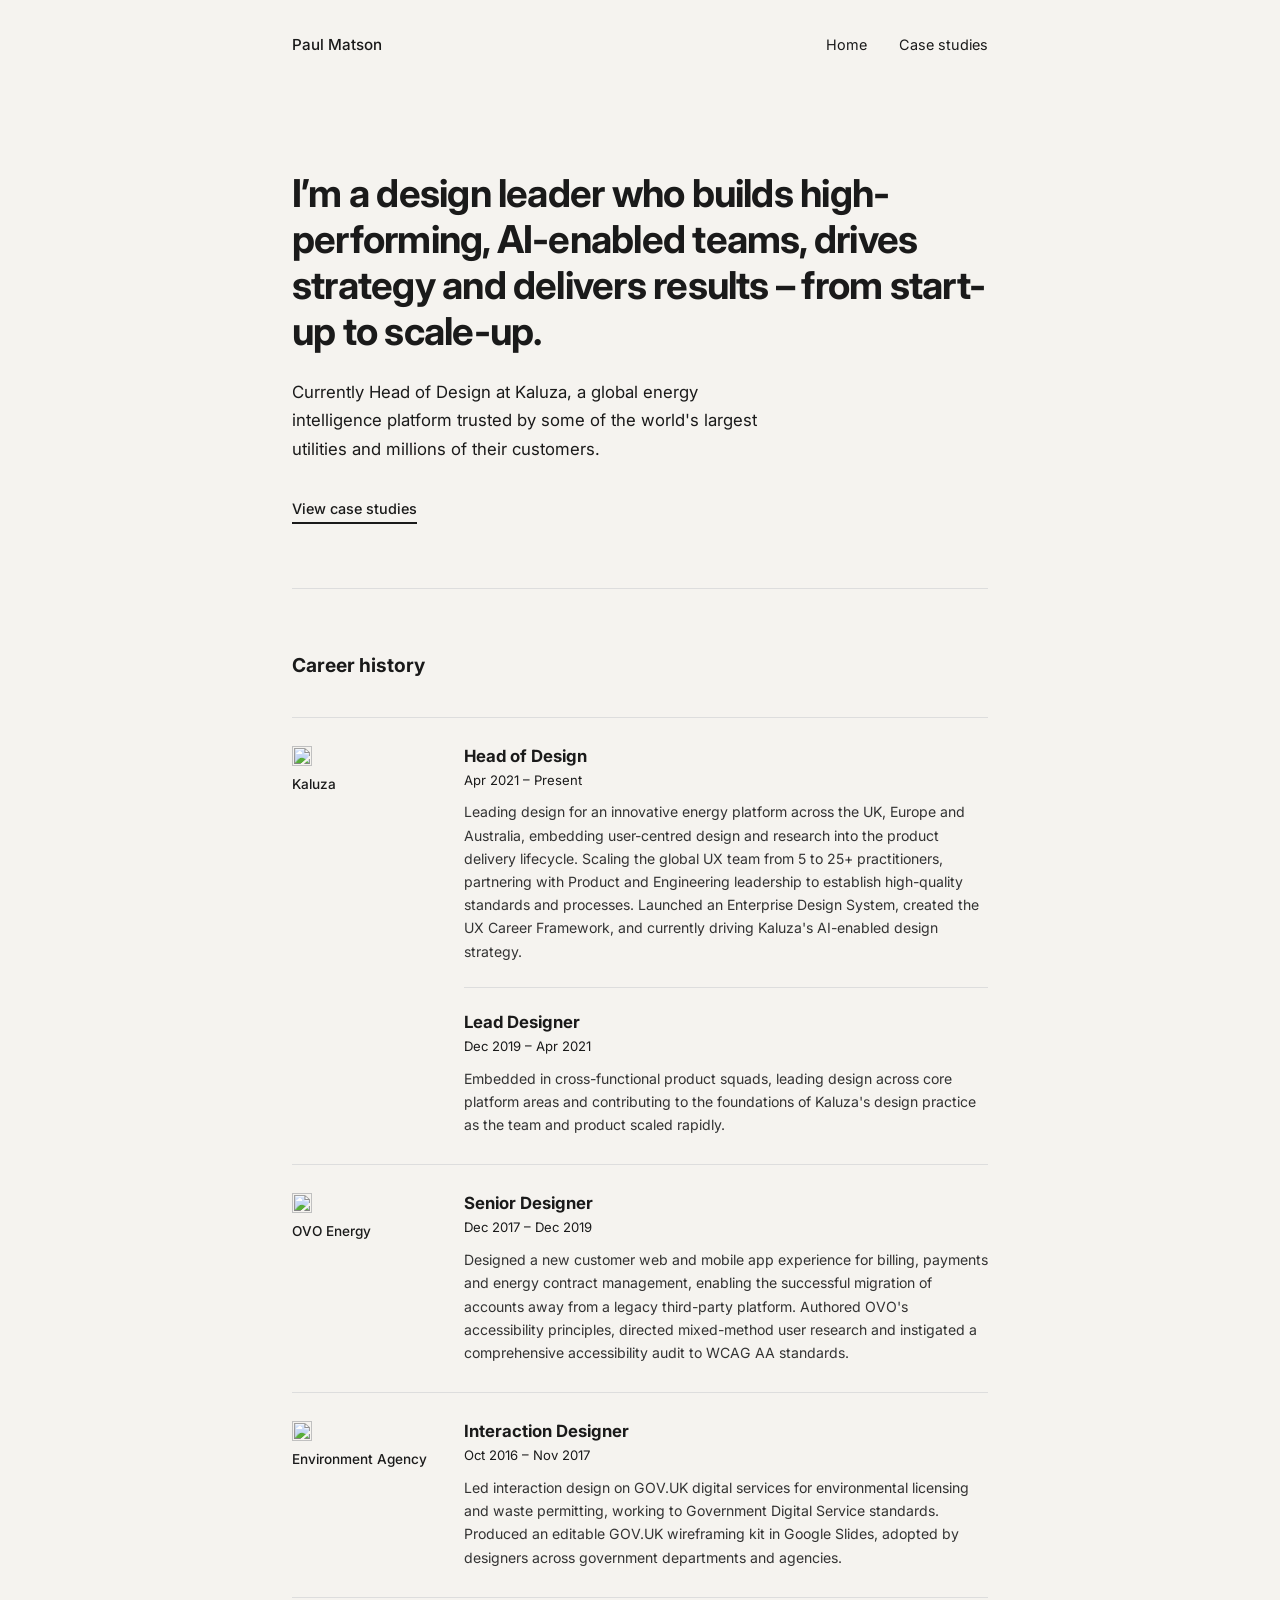
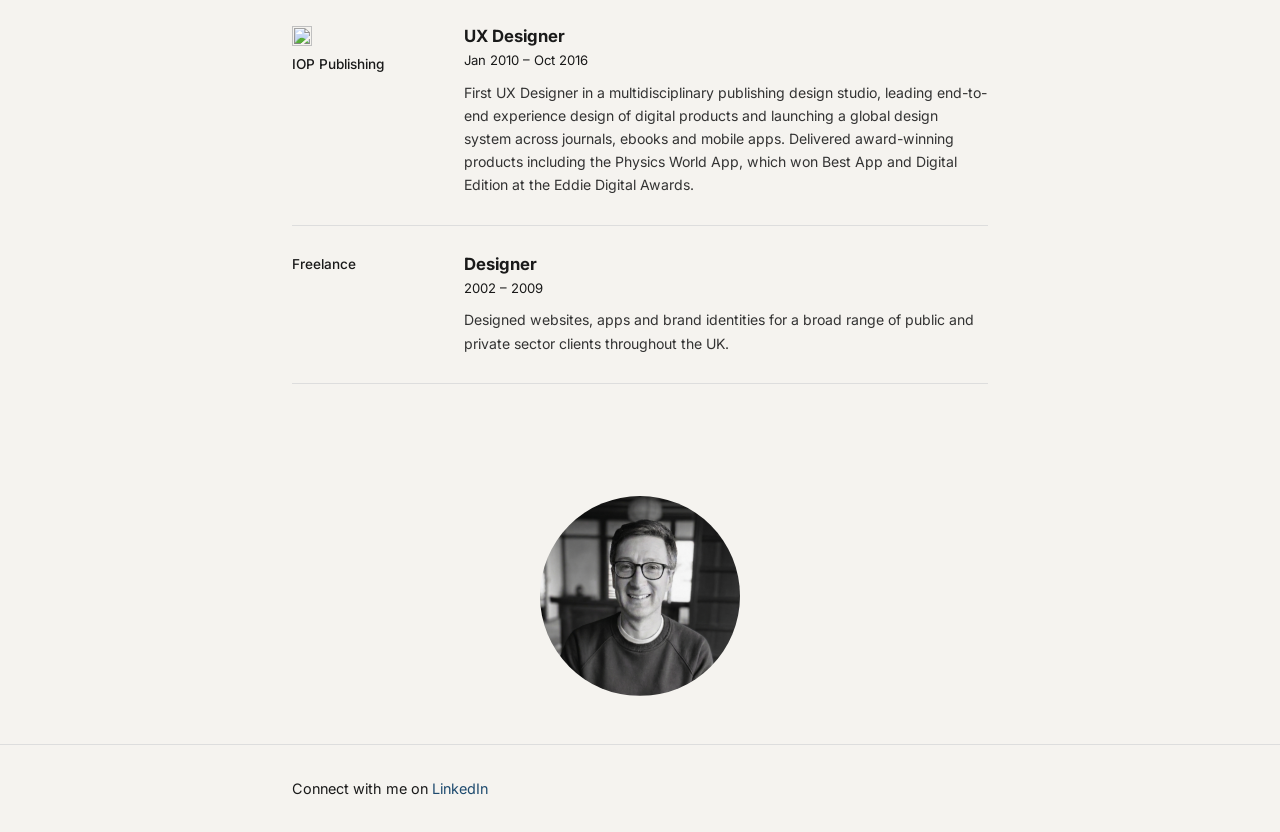
==== index.html @ 64d422f2 "Add files via upload" ====
<!DOCTYPE html>
<html lang="en">
<head>
  <meta charset="UTF-8">
  <meta name="viewport" content="width=device-width, initial-scale=1.0">
  <title>Paul Matson — Design Leader</title>
  <meta name="description" content="Paul Matson is a design leader with experience in strategy, execution and building high-performing teams. Currently Head of Design at Kaluza.">
  <link rel="preconnect" href="https://fonts.googleapis.com">
  <link href="https://fonts.googleapis.com/css2?family=Inter:wght@400;500;700;900&display=swap" rel="stylesheet">
  <link rel="stylesheet" href="style.css">
</head>
<body>

  <!-- Skip link: first focusable element, allows keyboard users to bypass navigation -->
  <a href="#main-content" class="skip-link">Skip to main content</a>

  <header role="banner">
    <div class="container">
      <nav aria-label="Main navigation">
        <a href="index.html" class="nav-name" aria-label="Paul Matson – home">Paul Matson</a>
        <ul class="nav-links" role="list">
          <li><a href="index.html" aria-current="page">Home</a></li>
          <li><a href="case-studies.html">Case studies</a></li>
        </ul>
      </nav>
    </div>
  </header>

  <main id="main-content" tabindex="-1">
    <div class="container">

      <section aria-labelledby="hero-heading">
        <div class="hero">
          <div class="hero-inner">
            <div class="hero-text">
              <h1 id="hero-heading" class="hero-heading">I&rsquo;m a design leader who builds high-performing, AI-enabled teams, drives strategy and delivers results &ndash; from start-up to scale-up.</h1>
              <p class="hero-intro">Currently Head of Design at Kaluza, a global energy intelligence platform trusted by some of the world's largest utilities and millions of their customers.</p>
              <a href="case-studies.html" class="hero-cta">View case studies</a>
            </div>
          </div>
        </div>
      </section>

      <section aria-labelledby="career-heading">
        <div class="career">
          <h2 id="career-heading" class="career-heading">Career history</h2>

          <ul class="career-list" role="list">

            <li class="career-item">
              <div class="career-org-col">
                <img src="https://www.google.com/s2/favicons?domain=kaluza.com&sz=32" alt="" aria-hidden="true" class="career-favicon">
                <p class="career-org">Kaluza</p>
              </div>
              <div class="career-roles-col">
                <article aria-label="Head of Design at Kaluza">
                  <h3 class="career-role">Head of Design</h3>
                  <p class="career-role-dates"><time datetime="2021-04">Apr 2021</time> – <span>Present</span></p>
                  <p class="career-desc">Leading design for an innovative energy platform across the UK, Europe and Australia, embedding user-centred design and research into the product delivery lifecycle. Scaling the global UX team from 5 to 25+ practitioners, partnering with Product and Engineering leadership to establish high-quality standards and processes. Launched an Enterprise Design System, created the UX Career Framework, and currently driving Kaluza's AI-enabled design strategy.</p>
                </article>
                <article aria-label="Lead Designer at Kaluza" class="career-role-entry">
                  <h3 class="career-role">Lead Designer</h3>
                  <p class="career-role-dates"><time datetime="2019-12">Dec 2019</time> – <time datetime="2021-04">Apr 2021</time></p>
                  <p class="career-desc">Embedded in cross-functional product squads, leading design across core platform areas and contributing to the foundations of Kaluza's design practice as the team and product scaled rapidly.</p>
                </article>
              </div>
            </li>

            <li class="career-item">
              <div class="career-org-col">
                <img src="https://www.google.com/s2/favicons?domain=ovoenergy.com&sz=32" alt="" aria-hidden="true" class="career-favicon">
                <p class="career-org">OVO Energy</p>
              </div>
              <div class="career-roles-col">
                <article aria-label="Senior Designer at OVO Energy">
                  <h3 class="career-role">Senior Designer</h3>
                  <p class="career-role-dates"><time datetime="2017-12">Dec 2017</time> – <time datetime="2019-12">Dec 2019</time></p>
                  <p class="career-desc">Designed a new customer web and mobile app experience for billing, payments and energy contract management, enabling the successful migration of accounts away from a legacy third-party platform. Authored OVO's accessibility principles, directed mixed-method user research and instigated a comprehensive accessibility audit to WCAG AA standards.</p>
                </article>
              </div>
            </li>

            <li class="career-item">
              <div class="career-org-col">
                <img src="https://www.google.com/s2/favicons?domain=environment-agency.gov.uk&sz=32" alt="" aria-hidden="true" class="career-favicon">
                <p class="career-org">Environment Agency</p>
              </div>
              <div class="career-roles-col">
                <article aria-label="Interaction Designer at the Environment Agency">
                  <h3 class="career-role">Interaction Designer</h3>
                  <p class="career-role-dates"><time datetime="2016-10">Oct 2016</time> – <time datetime="2017-11">Nov 2017</time></p>
                  <p class="career-desc">Led interaction design on GOV.UK digital services for environmental licensing and waste permitting, working to Government Digital Service standards. Produced an editable GOV.UK wireframing kit in Google Slides, adopted by designers across government departments and agencies.</p>
                </article>
              </div>
            </li>

            <li class="career-item">
              <div class="career-org-col">
                <img src="https://www.google.com/s2/favicons?domain=ioppublishing.org&sz=32" alt="" aria-hidden="true" class="career-favicon">
                <p class="career-org">IOP Publishing</p>
              </div>
              <div class="career-roles-col">
                <article aria-label="UX Designer at IOP Publishing">
                  <h3 class="career-role">UX Designer</h3>
                  <p class="career-role-dates"><time datetime="2010-01">Jan 2010</time> – <time datetime="2016-10">Oct 2016</time></p>
                  <p class="career-desc">First UX Designer in a multidisciplinary publishing design studio, leading end-to-end experience design of digital products and launching a global design system across journals, ebooks and mobile apps. Delivered award-winning products including the Physics World App, which won Best App and Digital Edition at the Eddie Digital Awards.</p>
                </article>
              </div>
            </li>

            <li class="career-item career-item--last">
              <div class="career-org-col">
                <p class="career-org">Freelance</p>
              </div>
              <div class="career-roles-col">
                <article aria-label="Freelance Designer">
                  <h3 class="career-role">Designer</h3>
                  <p class="career-role-dates"><time datetime="2002">2002</time> – <time datetime="2009">2009</time></p>
                  <p class="career-desc">Designed websites, apps and brand identities for a broad range of public and private sector clients throughout the UK.</p>
                </article>
              </div>
            </li>

          </ul>
        </div>
      </section>

      <div class="profile-photo">
        <img src="photo.png" alt="Paul Matson profile photo" width="200" height="200">
      </div>

    </div>
  </main>

  <footer role="contentinfo">
    <div class="container">
      <p>Connect with me on <a href="https://www.linkedin.com/in/pmmatson/" target="_blank" rel="noopener noreferrer">LinkedIn<span class="sr-only"> (opens in a new tab)</span></a></p>
    </div>
  </footer>

</body>
</html>
---- style.css ----
/* ============================================
   style.css — Paul Matson personal site
   All text colours pass WCAG AA (4.5:1 minimum)
   ============================================ */

/* Reset & base */
*, *::before, *::after { box-sizing: border-box; margin: 0; padding: 0; }

html { font-size: 16px; scroll-behavior: smooth; }

body {
  font-family: 'Inter', -apple-system, BlinkMacSystemFont, 'Segoe UI', Helvetica, Arial, sans-serif;
  font-size: 1rem;
  line-height: 1.6;
  color: #1a1a1a;
  background: #f5f3ef;
  -webkit-font-smoothing: antialiased;
}

/* ============================================
   Typography
   ============================================ */

h1, h2, h3, h4 {
  font-weight: 700;
  line-height: 1.25;
  color: #1a1a1a;
}

p { margin-bottom: 1rem; }
p:last-child { margin-bottom: 0; }

a { color: #1E4A6E; text-decoration: none; }
a:hover { text-decoration: underline; }

/* ============================================
   Layout
   ============================================ */

.container {
  max-width: 760px;
  margin: 0 auto;
  padding: 0 2rem;
}

/* ============================================
   Skip link & screen reader utilities
   ============================================ */

.sr-only {
  position: absolute;
  width: 1px;
  height: 1px;
  padding: 0;
  margin: -1px;
  overflow: hidden;
  clip: rect(0, 0, 0, 0);
  white-space: nowrap;
  border: 0;
}

.skip-link {
  position: absolute;
  top: -100%;
  left: 1rem;
  background: #1E4A6E;
  color: #fff;
  padding: 0.5rem 1rem;
  text-decoration: none;
  font-size: 0.9rem;
  z-index: 100;
}

.skip-link:focus { top: 1rem; }

/* ============================================
   Focus states — keyboard operability
   ============================================ */

a:focus-visible,
button:focus-visible {
  outline: 3px solid #1E4A6E;
  outline-offset: 3px;
  border-radius: 2px;
}

a:focus:not(:focus-visible) { outline: none; }

/* ============================================
   Header / Nav
   ============================================ */

header { padding: 2rem 0; }

nav {
  display: flex;
  justify-content: space-between;
  align-items: center;
}

.nav-name {
  font-weight: 500;
  font-size: 0.95rem;
  color: #1a1a1a;
  text-decoration: none;
}

.nav-name:hover { color: #1E4A6E; }

.nav-links {
  display: flex;
  gap: 2rem;
  list-style: none;
}

.nav-links a {
  font-size: 0.9rem;
  color: #1a1a1a;
  text-decoration: none;
}

.nav-links a:hover { color: #1E4A6E; }
.nav-links a.active { color: #1E4A6E; }

/* ============================================
   Footer
   ============================================ */

footer {
  border-top: 1px solid #ddd;
  padding: 2rem 0;
  margin-top: 2rem;
}

footer p {
  font-size: 0.9rem;
  color: #1a1a1a;
  margin: 0;
}

footer a { color: #1E4A6E; }
footer a:hover { text-decoration: underline; }

/* ============================================
   Home page — Hero
   ============================================ */

.hero {
  padding: 5rem 0 4rem;
  border-bottom: 1px solid #ddd;
}

.hero-inner {
  display: flex;
  align-items: flex-start;
  gap: 4rem;
}

.hero-text { flex: 1; }

.hero-heading {
  font-size: 2.4rem;
  font-weight: 700;
  line-height: 1.2;
  color: #1a1a1a;
  margin-bottom: 1.5rem;
  letter-spacing: -0.02em;
}

.hero-intro {
  font-size: 1.05rem;
  color: #1a1a1a;
  line-height: 1.7;
  margin-bottom: 2rem;
  max-width: 480px;
}

.hero-cta {
  display: inline-block;
  font-size: 0.9rem;
  font-weight: 500;
  color: #1a1a1a;
  text-decoration: none;
  border-bottom: 2px solid #1a1a1a;
  padding-bottom: 2px;
}

.hero-cta:hover { color: #1E4A6E; border-color: #1E4A6E; text-decoration: none; }

.hero-photo { flex: 0 0 200px; }

.hero-photo img {
  width: 200px;
  height: 200px;
  border-radius: 50%;
  object-fit: cover;
  display: block;
}

/* ============================================
   Career history
   ============================================ */

.career { padding: 4rem 0; }

.career-heading {
  font-size: 1.2rem;
  font-weight: 700;
  color: #1a1a1a;
  margin-bottom: 2.5rem;
}

.career-list {
  list-style: none;
  padding: 0;
  margin: 0;
}

.career-item {
  display: flex;
  gap: 2rem;
  padding: 1.75rem 0;
  border-top: 1px solid #ddd;
}

.career-item--last {
  border-bottom: 1px solid #ddd;
}

.career-org-col {
  flex: 0 0 140px;
  min-width: 0;
}

.career-roles-col {
  flex: 1;
  min-width: 0;
}

.career-favicon { display: block; width: 20px; height: 20px; margin-bottom: 0.5rem; }

.career-org {
  font-size: 0.85rem;
  font-weight: 500;
  color: #1a1a1a;
  margin-bottom: 0;
}

.career-role {
  font-size: 1.05rem;
  font-weight: 700;
  color: #1a1a1a;
  margin-bottom: 0.2rem;
}

.career-role-dates {
  font-size: 0.82rem;
  color: #1a1a1a;
  margin-bottom: 0.6rem;
}

.career-desc {
  font-size: 0.88rem;
  color: #333333;
  line-height: 1.65;
  margin: 0;
}

.career-role-entry + .career-role-entry {
  margin-top: 1.5rem;
  padding-top: 1.5rem;
  border-top: 1px solid #ddd;
}

article + article.career-role-entry {
  margin-top: 1.5rem;
  padding-top: 1.5rem;
  border-top: 1px solid #ddd;
}

/* ============================================
   Profile photo
   ============================================ */

.profile-photo {
  margin: 3rem 0;
  display: flex;
  justify-content: center;
}

.profile-photo img {
  width: 200px;
  height: 200px;
  border-radius: 50%;
  object-fit: cover;
  display: block;
}

/* ============================================
   Case studies index
   ============================================ */

.page-intro {
  padding: 5rem 0 3rem;
  border-bottom: 1px solid #ddd;
}

.page-intro h1 {
  font-size: 2.4rem;
  font-weight: 700;
  letter-spacing: -0.02em;
}

.case-study-list { list-style: none; padding: 0; margin: 0; }

.case-study-item {
  border-bottom: 1px solid #ddd;
  padding: 2rem 0;
}

.case-study-item a {
  display: block;
  text-decoration: none;
  color: inherit;
}

.case-study-item a:hover .cs-title { color: #1E4A6E; }

.cs-meta {
  font-size: 0.85rem;
  font-weight: 500;
  color: #1a1a1a;
  margin-bottom: 0.5rem;
}

.cs-title {
  font-size: 1.2rem;
  font-weight: 700;
  color: #1a1a1a;
  margin-bottom: 0.5rem;
  line-height: 1.3;
  transition: color 0.15s;
}

.cs-summary {
  font-size: 0.9rem;
  color: #333333;
  line-height: 1.65;
  margin: 0;
}

/* ============================================
   Case study pages
   ============================================ */

.cs-back {
  display: inline-flex;
  align-items: center;
  gap: 0.35rem;
  font-size: 0.85rem;
  font-weight: 500;
  color: #1a1a1a;
  text-decoration: none;
  border-bottom: 1px solid #1a1a1a;
  padding-bottom: 1px;
  margin-bottom: 3rem;
}

.cs-back:hover { color: #1E4A6E; border-color: #1E4A6E; text-decoration: none; }

.cs-header {
  padding: 3rem 0 2.5rem;
  border-bottom: 1px solid #ddd;
  margin-bottom: 2.5rem;
}

/* Company and date label — sentence case, no uppercase */
.cs-label {
  font-size: 0.85rem;
  font-weight: 500;
  color: #1a1a1a;
  margin-bottom: 0.75rem;
}

.cs-header h1 {
  font-size: 2rem;
  font-weight: 700;
  line-height: 1.25;
  letter-spacing: -0.02em;
  margin-bottom: 1.25rem;
}

/* Opening paragraph — larger to stand out as a lead-in */
.cs-intro {
  font-size: 1.2rem;
  color: #1a1a1a;
  line-height: 1.7;
}

.cs-divider {
  border: none;
  border-top: 1px solid #ddd;
  margin: 2.5rem 0;
}

/* Section headings — sentence case, bold, larger than body */
.cs-section-label {
  font-size: 1.2rem;
  font-weight: 700;
  color: #1a1a1a;
  margin-bottom: 1rem;
}

.cs-body { font-size: 0.975rem; color: #1a1a1a; line-height: 1.75; }
.cs-body p { margin-bottom: 1.1rem; }
.cs-body p:last-child { margin-bottom: 0; }

.cs-body-list {
  margin: 0 0 1.1rem 1.25rem;
  padding: 0;
  font-size: 0.975rem;
  line-height: 1.75;
}

.cs-body-list li {
  margin-bottom: 0.4rem;
}

.cs-body-list li:last-child {
  margin-bottom: 0;
}

.cs-theme { margin-bottom: 1.75rem; }

.cs-theme-highlight {
  margin-bottom: 1.75rem;
  background: #ece9e3;
  border-radius: 6px;
  padding: 1.25rem 1.5rem;
}

.cs-theme-highlight--blue {
  background: #e6eef5;
}

.cs-theme-title {
  font-size: 1rem;
  font-weight: 700;
  color: #1a1a1a;
  margin-bottom: 0.4rem;
}

.cs-theme p {
  font-size: 0.975rem;
  color: #333333;
  line-height: 1.75;
  margin: 0;
}

.cs-theme p + p {
  margin-top: 1rem;
}

/* Image placeholders */
.cs-img {
  background: #ece9e3;
  border: 1px solid #ddd;
  border-radius: 4px;
  width: 100%;
  display: flex;
  align-items: center;
  justify-content: center;
  color: #333333;
  font-size: 0.8rem;
  margin: 1.75rem 0;
}

.cs-img-hero { height: 320px; }
.cs-img-half { height: 200px; }

.cs-img-grid {
  display: grid;
  grid-template-columns: 1fr 1fr;
  column-gap: 1rem;
  row-gap: 0.1rem;
  margin: 1.75rem 0;
}

/* Metrics */
.cs-metrics {
  display: grid;
  grid-template-columns: repeat(3, minmax(0, 1fr));
  gap: 1rem;
  margin: 1.75rem 0;
  list-style: none;
  padding: 0;
}

.cs-metric {
  background: #ece9e3;
  border-radius: 4px;
  padding: 1rem;
}

.cs-metric-num {
  font-size: 1.4rem;
  font-weight: 700;
  color: #1E4A6E;
  margin-bottom: 0.25rem;
}

.cs-metric-label {
  font-size: 0.85rem;
  color: #1a1a1a;
  line-height: 1.45;
}

/* Quote */
.cs-quote {
  border-left: 3px solid #1a1a1a;
  padding-left: 1.25rem;
  margin: 2.5rem 0;
}

.cs-quote p {
  font-size: 1.05rem;
  color: #1a1a1a;
  font-style: italic;
  line-height: 1.7;
  margin-bottom: 0.5rem;
}

.cs-quote cite {
  font-size: 0.875rem;
  color: #1a1a1a;
  font-style: normal;
  font-weight: 500;
}

/* ============================================
   Responsive
   ============================================ */

@media (max-width: 600px) {
  .hero-inner { flex-direction: column-reverse; gap: 2rem; }
  .hero-photo { flex: 0 0 auto; }
  .hero-photo img { width: 120px; height: 120px; }
  .hero-heading { font-size: 1.75rem; }
  .page-intro h1 { font-size: 1.75rem; }
  .cs-header h1 { font-size: 1.5rem; }
  .cs-metrics { grid-template-columns: repeat(2, minmax(0, 1fr)); }
  .cs-img-grid { grid-template-columns: 1fr !important; gap: 0.5rem !important; }
  .nav-links { gap: 1.25rem; }
}
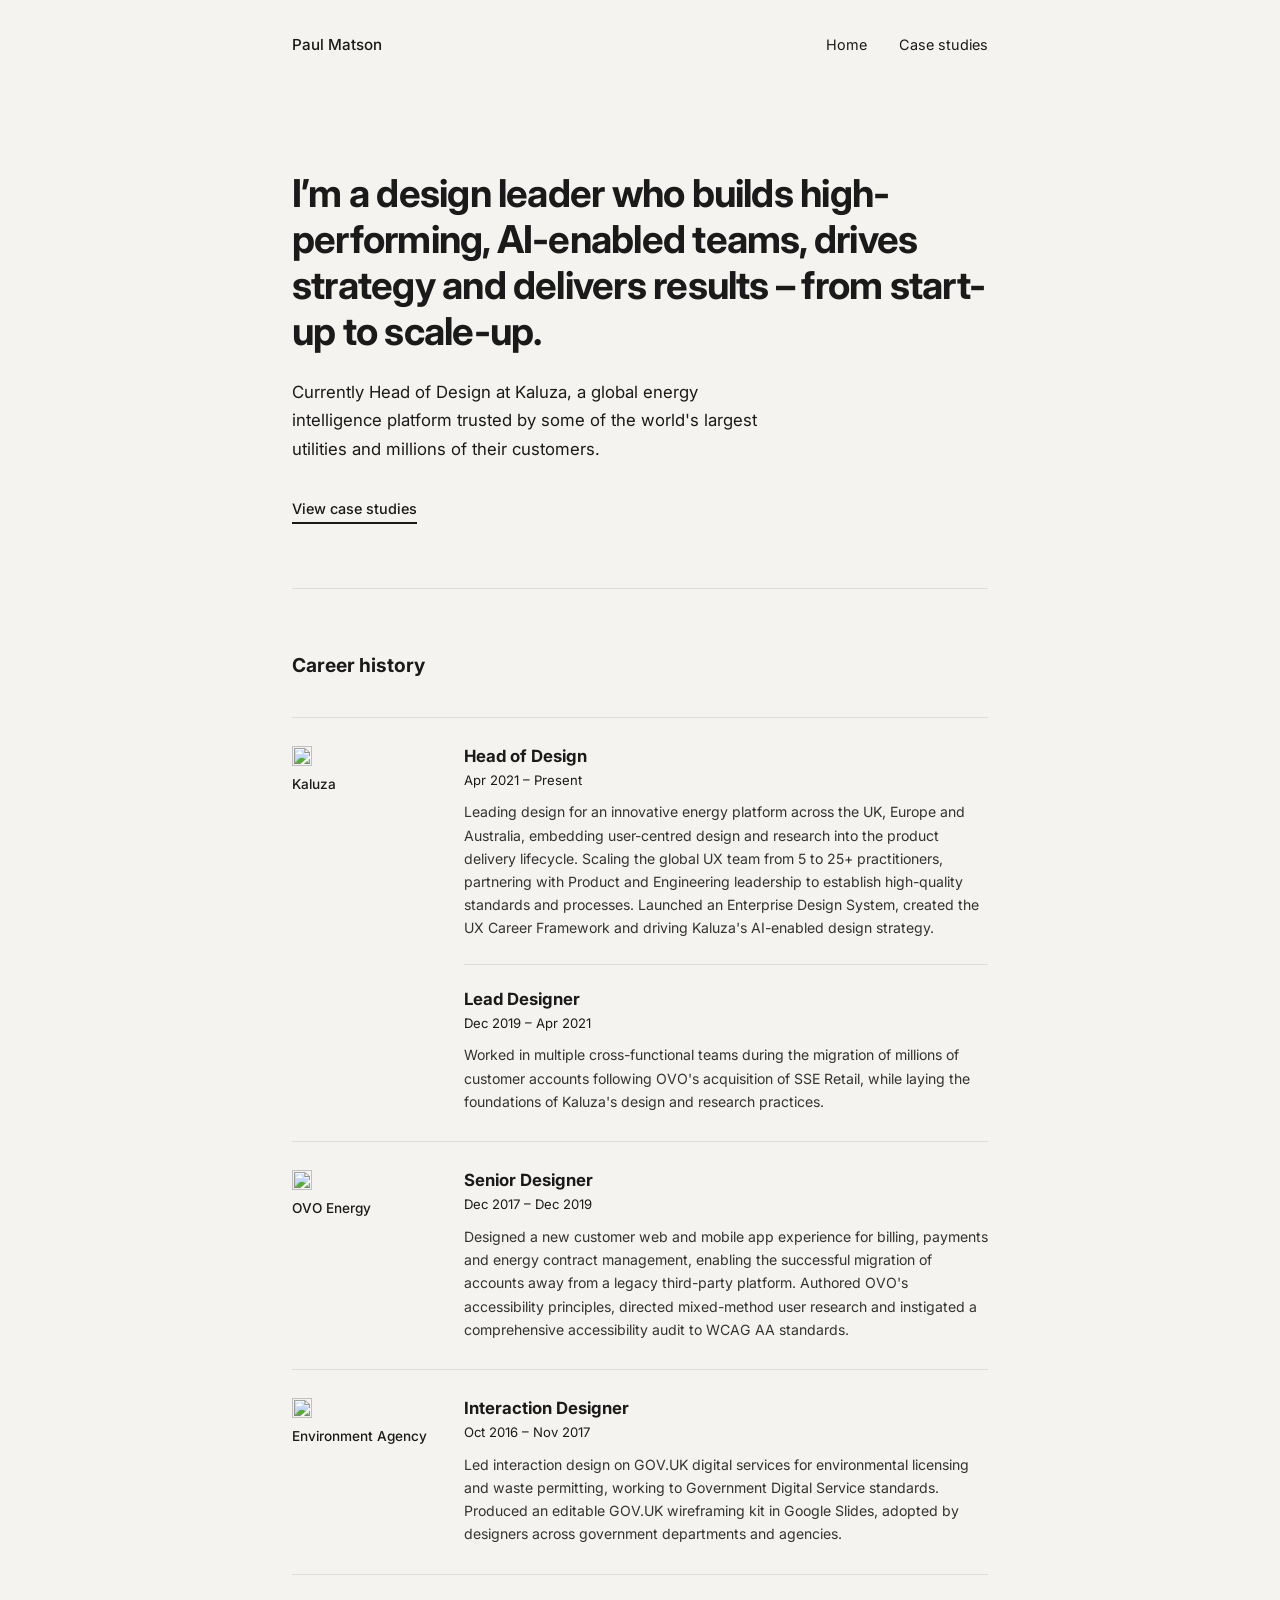
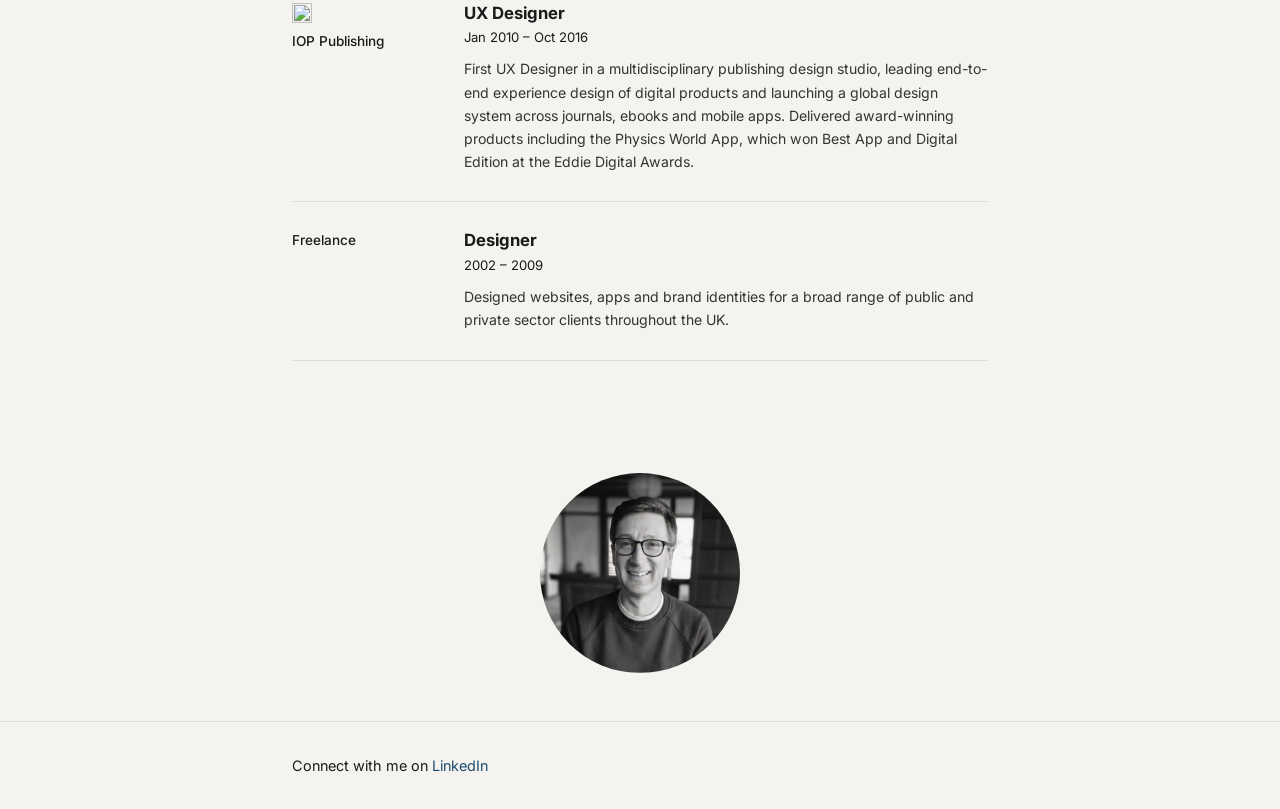
==== commit a48d53c5: "Add files via upload" ====
--- a/index.html
+++ b/index.html
@@ -56,12 +56,12 @@
                 <article aria-label="Head of Design at Kaluza">
                   <h3 class="career-role">Head of Design</h3>
                   <p class="career-role-dates"><time datetime="2021-04">Apr 2021</time> – <span>Present</span></p>
-                  <p class="career-desc">Leading design for an innovative energy platform across the UK, Europe and Australia, embedding user-centred design and research into the product delivery lifecycle. Scaling the global UX team from 5 to 25+ practitioners, partnering with Product and Engineering leadership to establish high-quality standards and processes. Launched an Enterprise Design System, created the UX Career Framework, and currently driving Kaluza's AI-enabled design strategy.</p>
+                  <p class="career-desc">Leading design for an innovative energy platform across the UK, Europe and Australia, embedding user-centred design and research into the product delivery lifecycle. Scaling the global UX team from 5 to 25+ practitioners, partnering with Product and Engineering leadership to establish high-quality standards and processes. Launched an Enterprise Design System, created the UX Career Framework and driving Kaluza's AI-enabled design strategy.</p>
                 </article>
                 <article aria-label="Lead Designer at Kaluza" class="career-role-entry">
                   <h3 class="career-role">Lead Designer</h3>
                   <p class="career-role-dates"><time datetime="2019-12">Dec 2019</time> – <time datetime="2021-04">Apr 2021</time></p>
-                  <p class="career-desc">Embedded in cross-functional product squads, leading design across core platform areas and contributing to the foundations of Kaluza's design practice as the team and product scaled rapidly.</p>
+                  <p class="career-desc">Worked in multiple cross-functional teams during the migration of millions of customer accounts following OVO's acquisition of SSE Retail, while laying the foundations of Kaluza's design and research practices.</p>
                 </article>
               </div>
             </li>
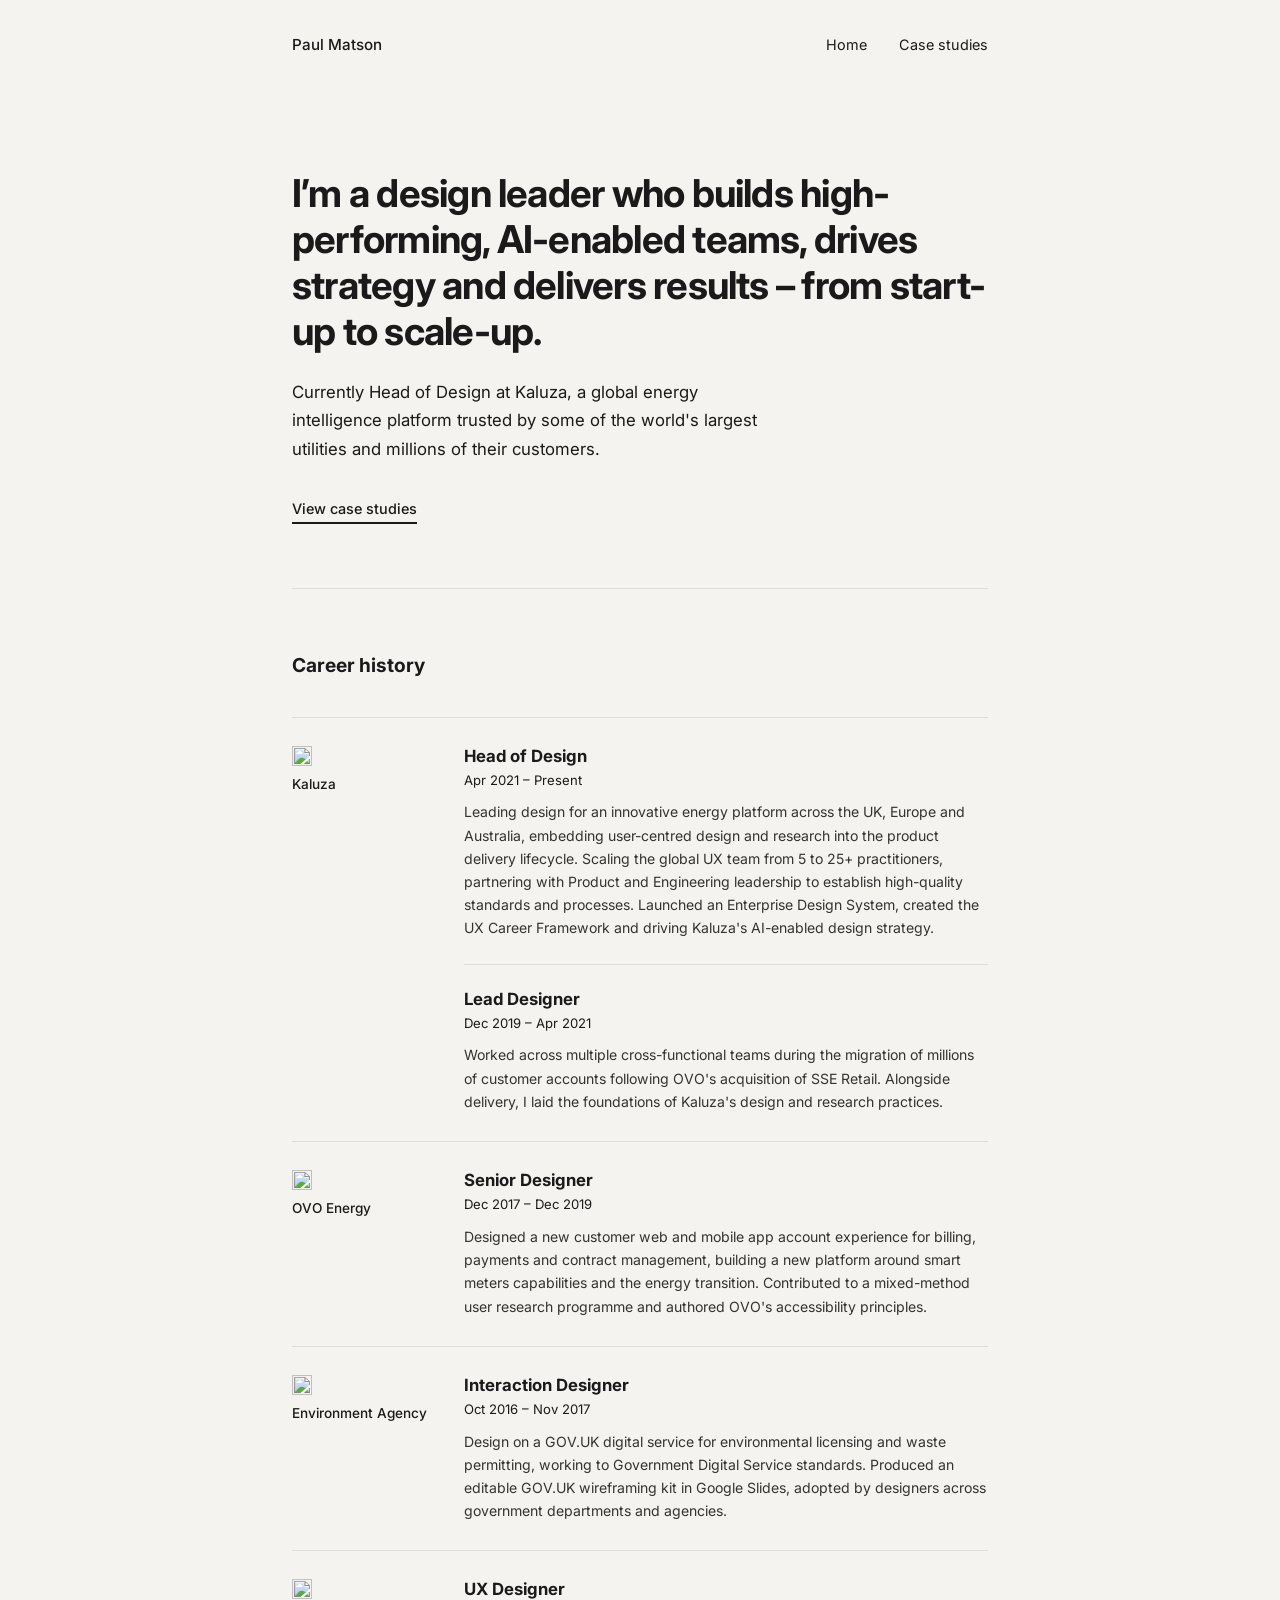
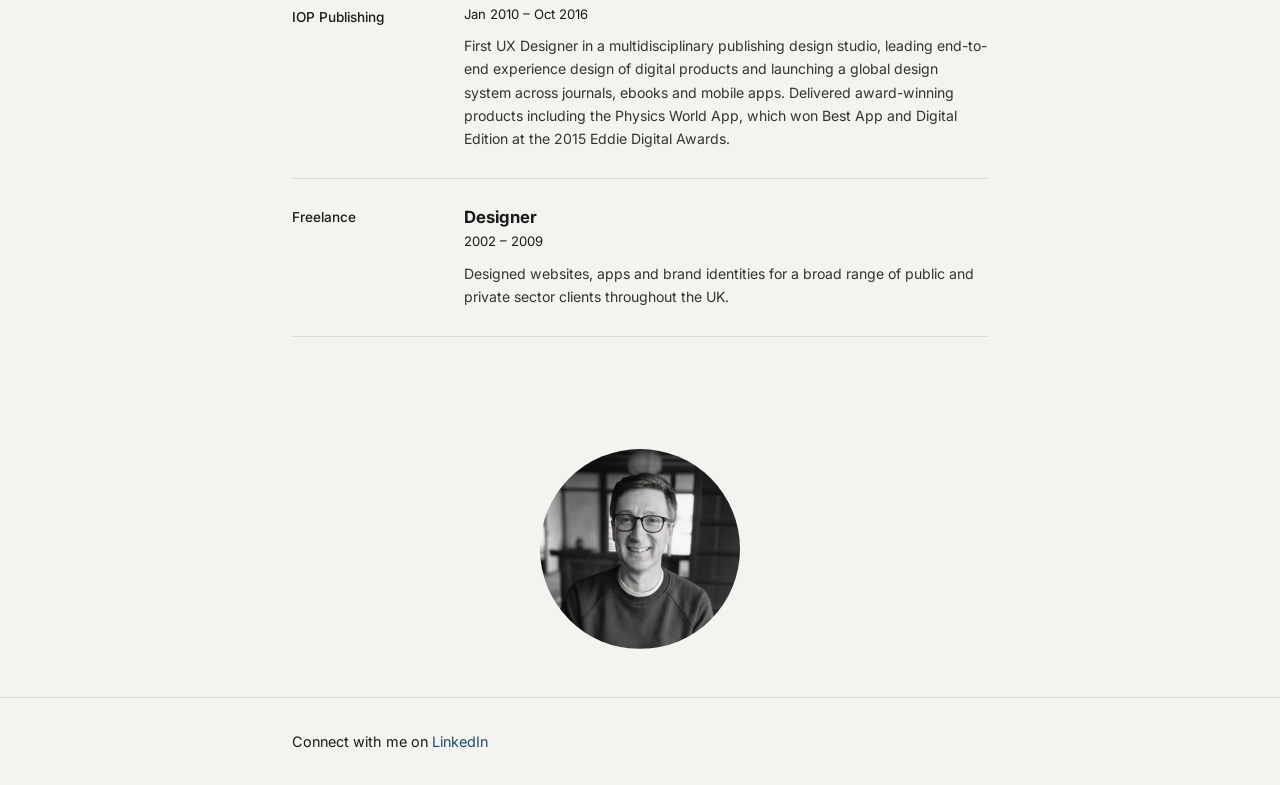
==== commit 484329b2: "latest edits" ====
--- a/index.html
+++ b/index.html
@@ -61,7 +61,7 @@
                 <article aria-label="Lead Designer at Kaluza" class="career-role-entry">
                   <h3 class="career-role">Lead Designer</h3>
                   <p class="career-role-dates"><time datetime="2019-12">Dec 2019</time> – <time datetime="2021-04">Apr 2021</time></p>
-                  <p class="career-desc">Worked in multiple cross-functional teams during the migration of millions of customer accounts following OVO's acquisition of SSE Retail, while laying the foundations of Kaluza's design and research practices.</p>
+                  <p class="career-desc">Worked across multiple cross-functional teams during the migration of millions of customer accounts following OVO's acquisition of SSE Retail. Alongside delivery, I laid the foundations of Kaluza's design and research practices.</p>
                 </article>
               </div>
             </li>
@@ -75,7 +75,7 @@
                 <article aria-label="Senior Designer at OVO Energy">
                   <h3 class="career-role">Senior Designer</h3>
                   <p class="career-role-dates"><time datetime="2017-12">Dec 2017</time> – <time datetime="2019-12">Dec 2019</time></p>
-                  <p class="career-desc">Designed a new customer web and mobile app experience for billing, payments and energy contract management, enabling the successful migration of accounts away from a legacy third-party platform. Authored OVO's accessibility principles, directed mixed-method user research and instigated a comprehensive accessibility audit to WCAG AA standards.</p>
+                  <p class="career-desc">Designed a new customer web and mobile app account experience for billing, payments and contract management, building a new platform around smart meters capabilities and the energy transition. Contributed to a mixed-method user research programme and authored OVO's accessibility principles.</p>
                 </article>
               </div>
             </li>
@@ -89,7 +89,7 @@
                 <article aria-label="Interaction Designer at the Environment Agency">
                   <h3 class="career-role">Interaction Designer</h3>
                   <p class="career-role-dates"><time datetime="2016-10">Oct 2016</time> – <time datetime="2017-11">Nov 2017</time></p>
-                  <p class="career-desc">Led interaction design on GOV.UK digital services for environmental licensing and waste permitting, working to Government Digital Service standards. Produced an editable GOV.UK wireframing kit in Google Slides, adopted by designers across government departments and agencies.</p>
+                  <p class="career-desc">Design on a GOV.UK digital service for environmental licensing and waste permitting, working to Government Digital Service standards. Produced an editable GOV.UK wireframing kit in Google Slides, adopted by designers across government departments and agencies.</p>
                 </article>
               </div>
             </li>
@@ -103,7 +103,7 @@
                 <article aria-label="UX Designer at IOP Publishing">
                   <h3 class="career-role">UX Designer</h3>
                   <p class="career-role-dates"><time datetime="2010-01">Jan 2010</time> – <time datetime="2016-10">Oct 2016</time></p>
-                  <p class="career-desc">First UX Designer in a multidisciplinary publishing design studio, leading end-to-end experience design of digital products and launching a global design system across journals, ebooks and mobile apps. Delivered award-winning products including the Physics World App, which won Best App and Digital Edition at the Eddie Digital Awards.</p>
+                  <p class="career-desc">First UX Designer in a multidisciplinary publishing design studio, leading end-to-end experience design of digital products and launching a global design system across journals, ebooks and mobile apps. Delivered award-winning products including the Physics World App, which won Best App and Digital Edition at the 2015 Eddie Digital Awards.</p>
                 </article>
               </div>
             </li>
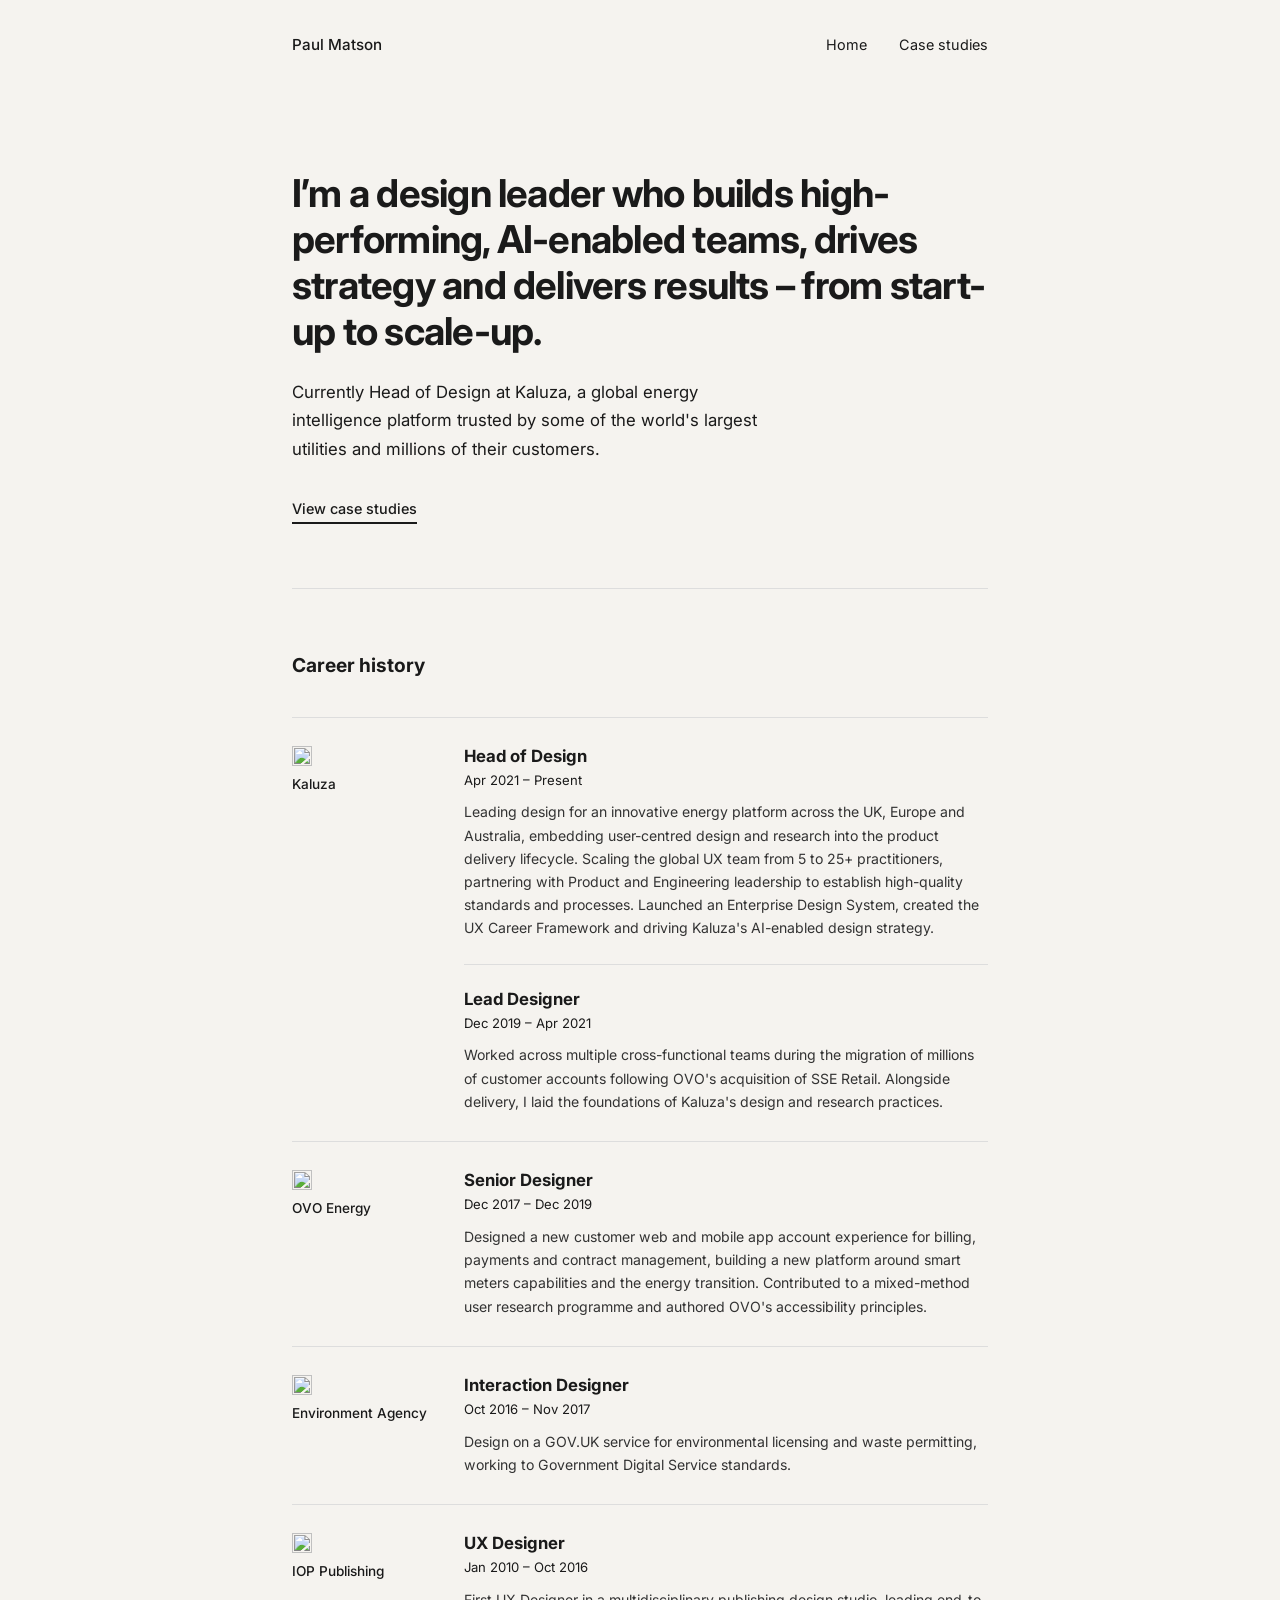
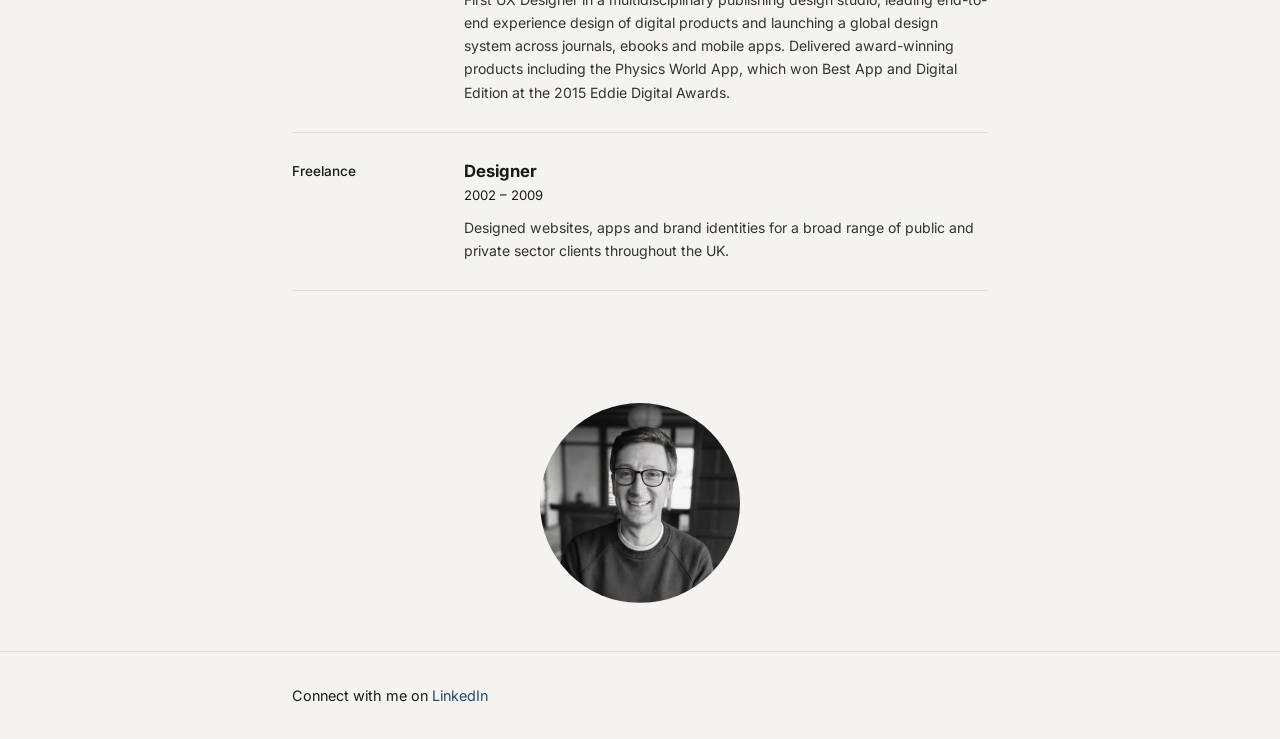
==== commit 590f5ca2: "edit google slides" ====
--- a/index.html
+++ b/index.html
@@ -89,7 +89,7 @@
                 <article aria-label="Interaction Designer at the Environment Agency">
                   <h3 class="career-role">Interaction Designer</h3>
                   <p class="career-role-dates"><time datetime="2016-10">Oct 2016</time> – <time datetime="2017-11">Nov 2017</time></p>
-                  <p class="career-desc">Design on a GOV.UK digital service for environmental licensing and waste permitting, working to Government Digital Service standards. Produced an editable GOV.UK wireframing kit in Google Slides, adopted by designers across government departments and agencies.</p>
+                  <p class="career-desc">Design on a GOV.UK service for environmental licensing and waste permitting, working to Government Digital Service standards.</p>
                 </article>
               </div>
             </li>
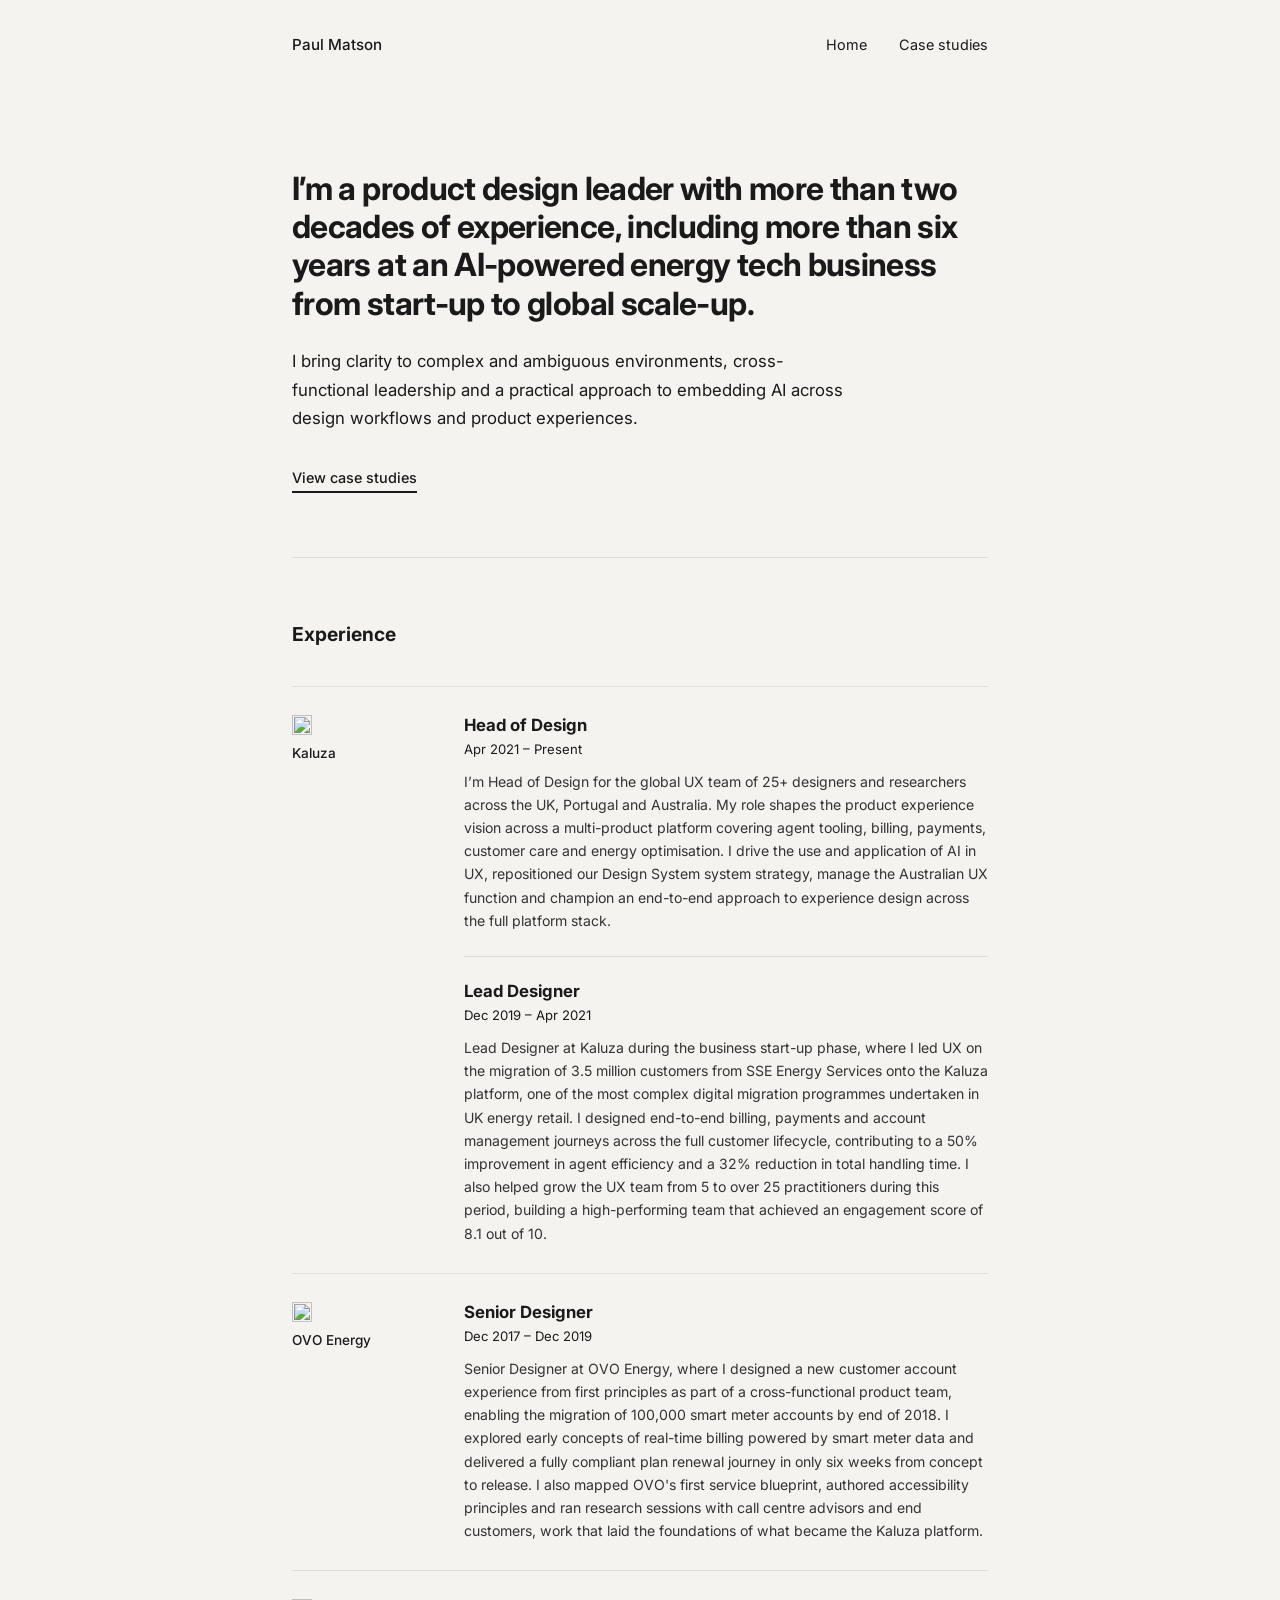
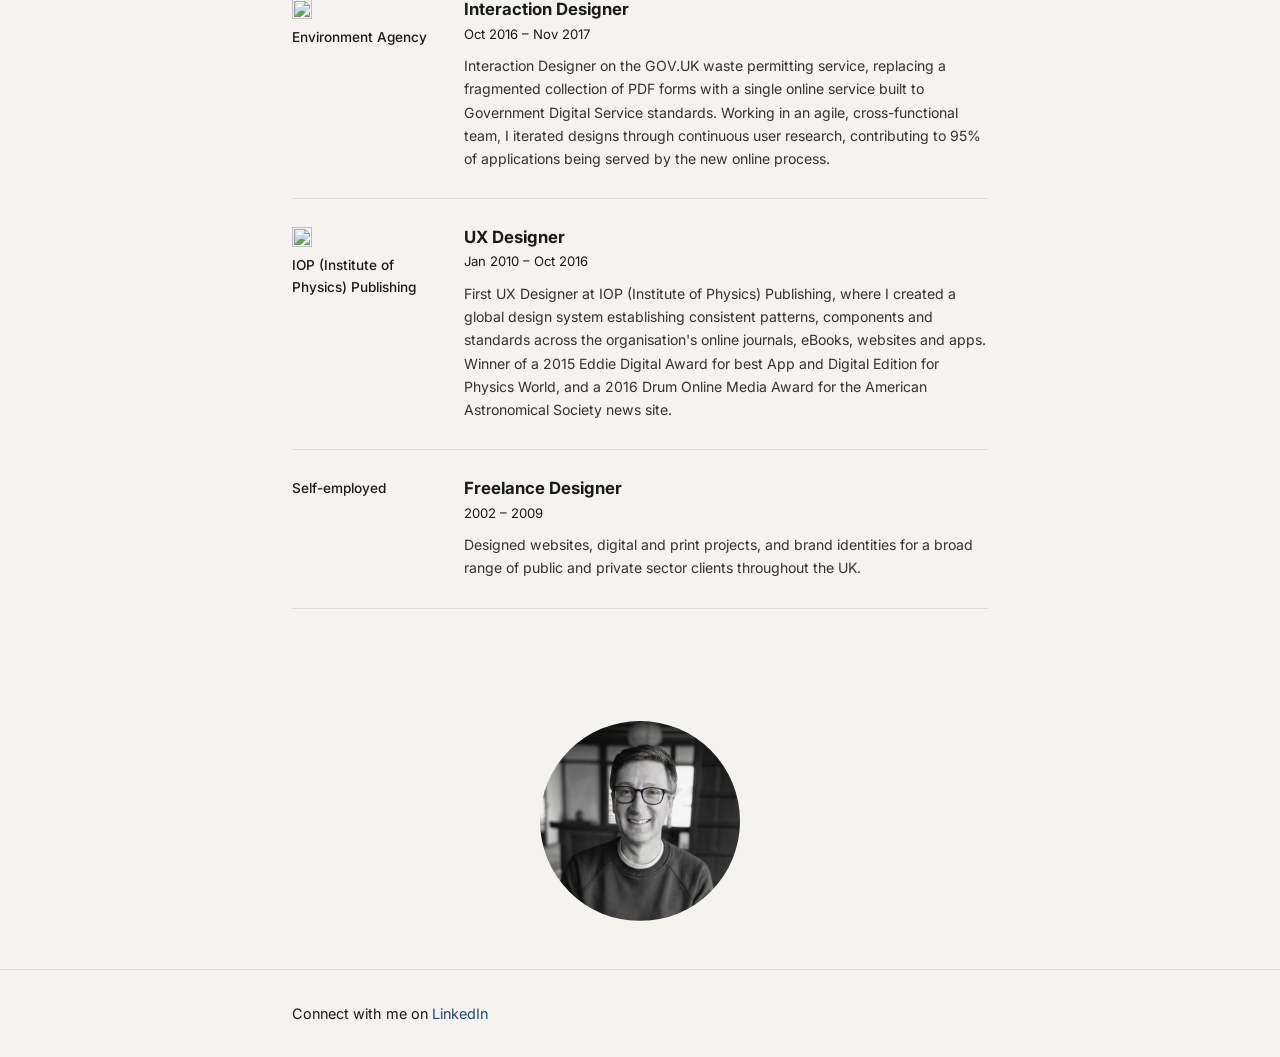
==== commit 7241876c: "Add files via upload" ====
--- a/index.html
+++ b/index.html
@@ -33,8 +33,9 @@
         <div class="hero">
           <div class="hero-inner">
             <div class="hero-text">
-              <h1 id="hero-heading" class="hero-heading">I&rsquo;m a design leader who builds high-performing, AI-enabled teams, drives strategy and delivers results &ndash; from start-up to scale-up.</h1>
-              <p class="hero-intro">Currently Head of Design at Kaluza, a global energy intelligence platform trusted by some of the world's largest utilities and millions of their customers.</p>
+              <h1 id="hero-heading" class="hero-heading">
+                I&rsquo;m a product design leader with more than two decades of experience, including more than six years at an AI-powered energy tech business from start-up to global scale-up.</h1>
+              <p class="hero-intro"> I bring clarity to complex and ambiguous environments, cross-functional leadership and a practical approach to embedding AI across design workflows and product experiences.</p>
               <a href="case-studies.html" class="hero-cta">View case studies</a>
             </div>
           </div>
@@ -43,7 +44,7 @@
 
       <section aria-labelledby="career-heading">
         <div class="career">
-          <h2 id="career-heading" class="career-heading">Career history</h2>
+          <h2 id="career-heading" class="career-heading">Experience</h2>
 
           <ul class="career-list" role="list">
 
@@ -56,12 +57,12 @@
                 <article aria-label="Head of Design at Kaluza">
                   <h3 class="career-role">Head of Design</h3>
                   <p class="career-role-dates"><time datetime="2021-04">Apr 2021</time> – <span>Present</span></p>
-                  <p class="career-desc">Leading design for an innovative energy platform across the UK, Europe and Australia, embedding user-centred design and research into the product delivery lifecycle. Scaling the global UX team from 5 to 25+ practitioners, partnering with Product and Engineering leadership to establish high-quality standards and processes. Launched an Enterprise Design System, created the UX Career Framework and driving Kaluza's AI-enabled design strategy.</p>
+                  <p class="career-desc">I&rsquo;m Head of Design for the global UX team of 25+ designers and researchers across the UK, Portugal and Australia. My role shapes the product experience vision across a multi-product platform covering agent tooling, billing, payments, customer care and energy optimisation. I drive the use and application of AI in UX, repositioned our Design System system strategy, manage the Australian UX function and champion an end-to-end approach to experience design across the full platform stack.</p>
                 </article>
                 <article aria-label="Lead Designer at Kaluza" class="career-role-entry">
                   <h3 class="career-role">Lead Designer</h3>
                   <p class="career-role-dates"><time datetime="2019-12">Dec 2019</time> – <time datetime="2021-04">Apr 2021</time></p>
-                  <p class="career-desc">Worked across multiple cross-functional teams during the migration of millions of customer accounts following OVO's acquisition of SSE Retail. Alongside delivery, I laid the foundations of Kaluza's design and research practices.</p>
+                  <p class="career-desc">Lead Designer at Kaluza during the business start-up phase, where I led UX on the migration of 3.5 million customers from SSE Energy Services onto the Kaluza platform, one of the most complex digital migration programmes undertaken in UK energy retail. I designed end-to-end billing, payments and account management journeys across the full customer lifecycle, contributing to a 50% improvement in agent efficiency and a 32% reduction in total handling time. I also helped grow the UX team from 5 to over 25 practitioners during this period, building a high-performing team that achieved an engagement score of 8.1 out of 10.</p>
                 </article>
               </div>
             </li>
@@ -75,7 +76,7 @@
                 <article aria-label="Senior Designer at OVO Energy">
                   <h3 class="career-role">Senior Designer</h3>
                   <p class="career-role-dates"><time datetime="2017-12">Dec 2017</time> – <time datetime="2019-12">Dec 2019</time></p>
-                  <p class="career-desc">Designed a new customer web and mobile app account experience for billing, payments and contract management, building a new platform around smart meters capabilities and the energy transition. Contributed to a mixed-method user research programme and authored OVO's accessibility principles.</p>
+                  <p class="career-desc">Senior Designer at OVO Energy, where I designed a new customer account experience from first principles as part of a cross-functional product team, enabling the migration of 100,000 smart meter accounts by end of 2018. I explored early concepts of real-time billing powered by smart meter data and delivered a fully compliant plan renewal journey in only six weeks from concept to release. I also mapped OVO's first service blueprint, authored accessibility principles and ran research sessions with call centre advisors and end customers, work that laid the foundations of what became the Kaluza platform.</p>
                 </article>
               </div>
             </li>
@@ -89,7 +90,7 @@
                 <article aria-label="Interaction Designer at the Environment Agency">
                   <h3 class="career-role">Interaction Designer</h3>
                   <p class="career-role-dates"><time datetime="2016-10">Oct 2016</time> – <time datetime="2017-11">Nov 2017</time></p>
-                  <p class="career-desc">Design on a GOV.UK service for environmental licensing and waste permitting, working to Government Digital Service standards.</p>
+                  <p class="career-desc">Interaction Designer on the GOV.UK waste permitting service, replacing a fragmented collection of PDF forms with a single online service built to Government Digital Service standards. Working in an agile, cross-functional team, I iterated designs through continuous user research, contributing to 95% of applications being served by the new online process.</p>
                 </article>
               </div>
             </li>
@@ -97,26 +98,26 @@
             <li class="career-item">
               <div class="career-org-col">
                 <img src="https://www.google.com/s2/favicons?domain=ioppublishing.org&sz=32" alt="" aria-hidden="true" class="career-favicon">
-                <p class="career-org">IOP Publishing</p>
+                <p class="career-org">IOP (Institute of Physics) Publishing</p>
               </div>
               <div class="career-roles-col">
                 <article aria-label="UX Designer at IOP Publishing">
                   <h3 class="career-role">UX Designer</h3>
                   <p class="career-role-dates"><time datetime="2010-01">Jan 2010</time> – <time datetime="2016-10">Oct 2016</time></p>
-                  <p class="career-desc">First UX Designer in a multidisciplinary publishing design studio, leading end-to-end experience design of digital products and launching a global design system across journals, ebooks and mobile apps. Delivered award-winning products including the Physics World App, which won Best App and Digital Edition at the 2015 Eddie Digital Awards.</p>
+                  <p class="career-desc">First UX Designer at IOP (Institute of Physics) Publishing, where I created a global design system establishing consistent patterns, components and standards across the organisation's online journals, eBooks, websites and apps. Winner of a 2015 Eddie Digital Award for best App and Digital Edition for Physics World, and a 2016 Drum Online Media Award for the American Astronomical Society news site.</p>
                 </article>
               </div>
             </li>
 
             <li class="career-item career-item--last">
               <div class="career-org-col">
-                <p class="career-org">Freelance</p>
+                <p class="career-org">Self-employed</p>
               </div>
               <div class="career-roles-col">
                 <article aria-label="Freelance Designer">
-                  <h3 class="career-role">Designer</h3>
+                  <h3 class="career-role">Freelance Designer</h3>
                   <p class="career-role-dates"><time datetime="2002">2002</time> – <time datetime="2009">2009</time></p>
-                  <p class="career-desc">Designed websites, apps and brand identities for a broad range of public and private sector clients throughout the UK.</p>
+                  <p class="career-desc">Designed websites, digital and print projects, and brand identities for a broad range of public and private sector clients throughout the UK.</p>
                 </article>
               </div>
             </li>
--- a/style.css
+++ b/style.css
@@ -159,7 +159,7 @@
 .hero-text { flex: 1; }
 
 .hero-heading {
-  font-size: 2.4rem;
+  font-size: 2rem;
   font-weight: 700;
   line-height: 1.2;
   color: #1a1a1a;
@@ -172,7 +172,7 @@
   color: #1a1a1a;
   line-height: 1.7;
   margin-bottom: 2rem;
-  max-width: 480px;
+  max-width: 560px;
 }
 
 .hero-cta {
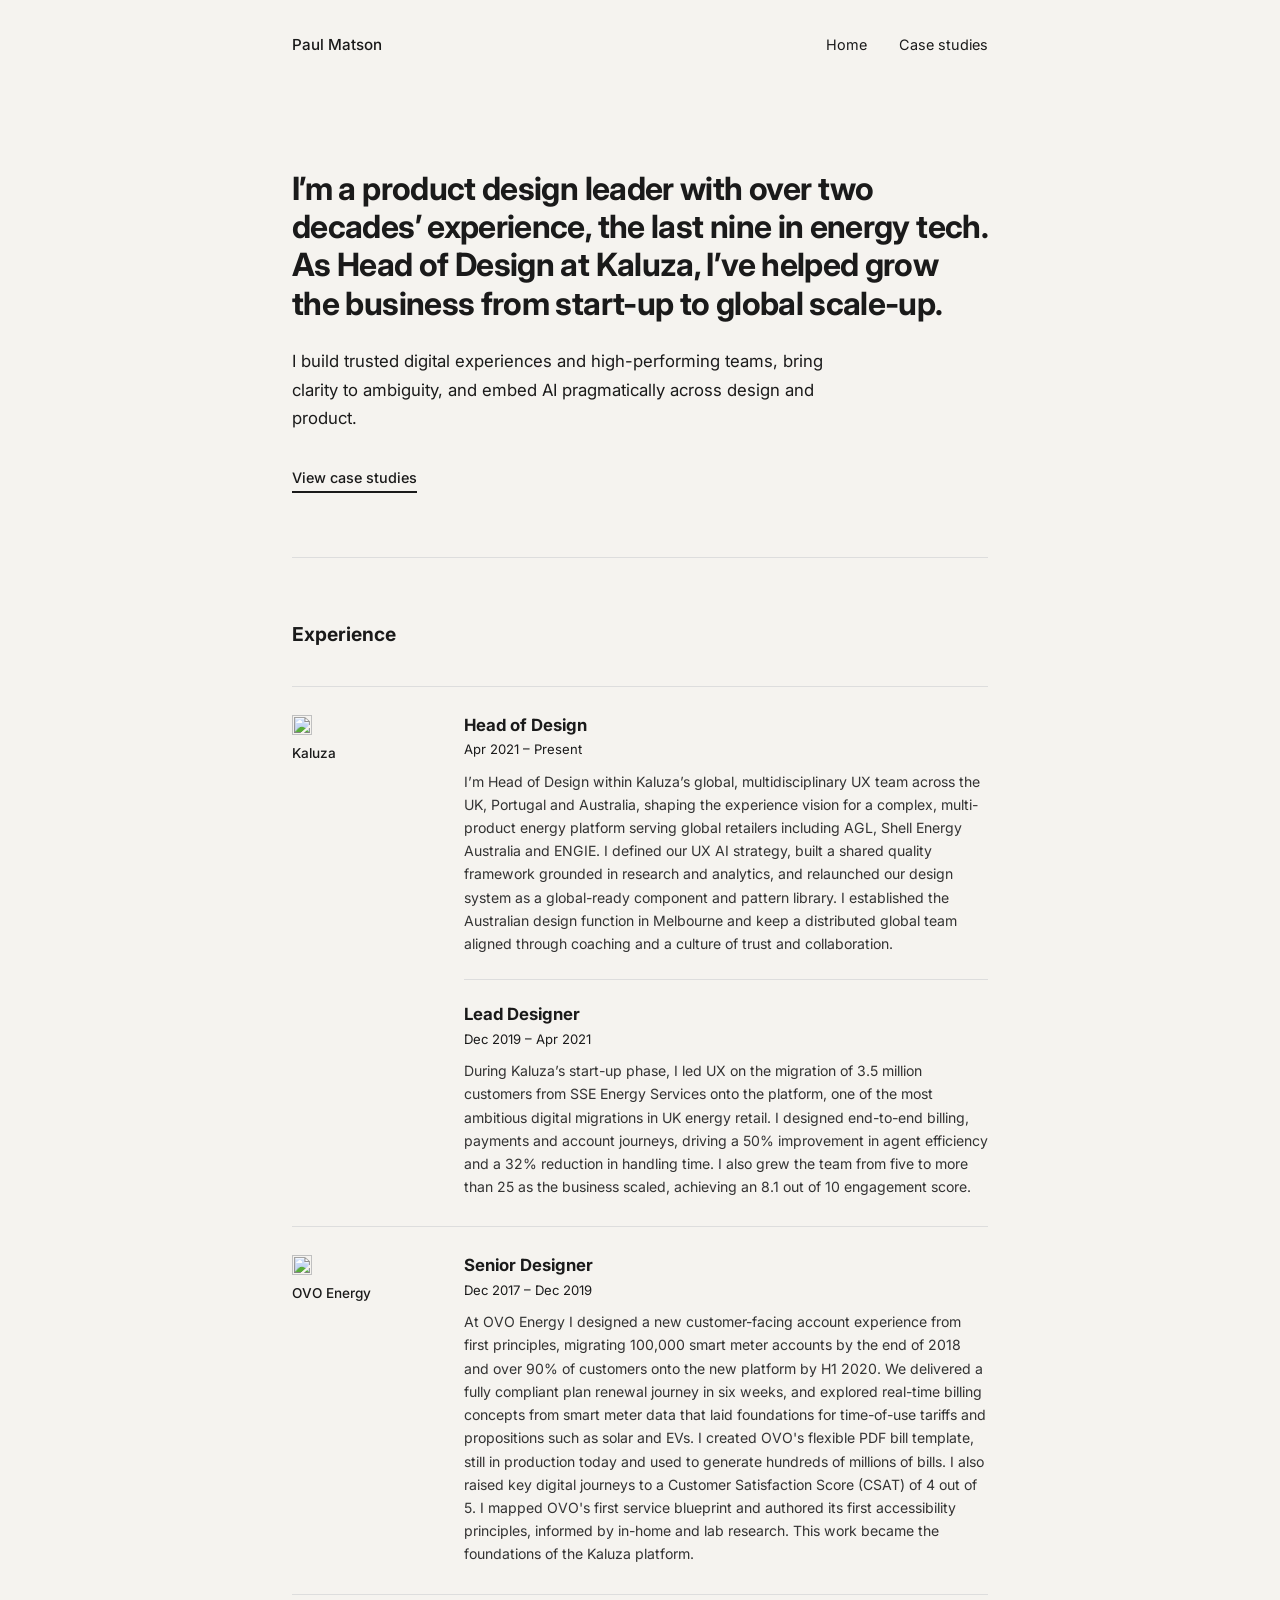
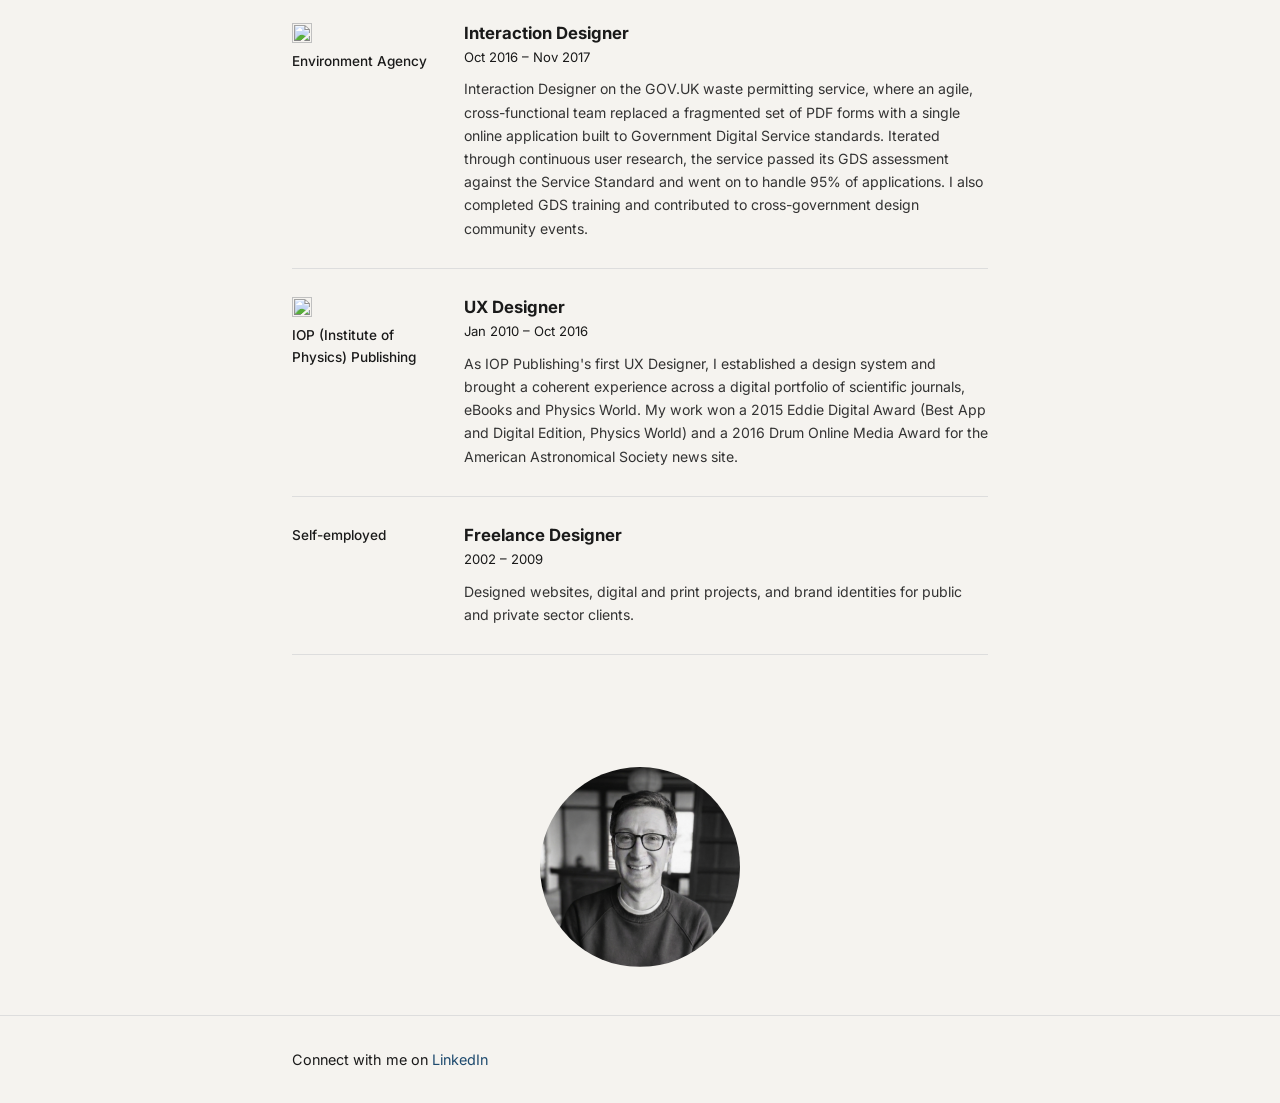
==== commit 4046ef08: "Update hero copy and career history descriptions Refreshed bio, role descriptions across all career " ====
--- a/index.html
+++ b/index.html
@@ -34,8 +34,8 @@
           <div class="hero-inner">
             <div class="hero-text">
               <h1 id="hero-heading" class="hero-heading">
-                I&rsquo;m a product design leader with more than two decades of experience, including more than six years at an AI-powered energy tech business from start-up to global scale-up.</h1>
-              <p class="hero-intro"> I bring clarity to complex and ambiguous environments, cross-functional leadership and a practical approach to embedding AI across design workflows and product experiences.</p>
+                I&rsquo;m a product design leader with over two decades&rsquo; experience, the last nine in energy tech. As Head of Design at Kaluza, I&rsquo;ve helped grow the business from start-up to global scale-up.</h1>
+              <p class="hero-intro">I build trusted digital experiences and high-performing teams, bring clarity to ambiguity, and embed AI pragmatically across design and product.</p>
               <a href="case-studies.html" class="hero-cta">View case studies</a>
             </div>
           </div>
@@ -57,12 +57,12 @@
                 <article aria-label="Head of Design at Kaluza">
                   <h3 class="career-role">Head of Design</h3>
                   <p class="career-role-dates"><time datetime="2021-04">Apr 2021</time> – <span>Present</span></p>
-                  <p class="career-desc">I&rsquo;m Head of Design for the global UX team of 25+ designers and researchers across the UK, Portugal and Australia. My role shapes the product experience vision across a multi-product platform covering agent tooling, billing, payments, customer care and energy optimisation. I drive the use and application of AI in UX, repositioned our Design System system strategy, manage the Australian UX function and champion an end-to-end approach to experience design across the full platform stack.</p>
+                  <p class="career-desc">I&rsquo;m Head of Design within Kaluza&rsquo;s global, multidisciplinary UX team across the UK, Portugal and Australia, shaping the experience vision for a complex, multi-product energy platform serving global retailers including AGL, Shell Energy Australia and ENGIE. I defined our UX AI strategy, built a shared quality framework grounded in research and analytics, and relaunched our design system as a global-ready component and pattern library. I established the Australian design function in Melbourne and keep a distributed global team aligned through coaching and a culture of trust and collaboration.</p>
                 </article>
                 <article aria-label="Lead Designer at Kaluza" class="career-role-entry">
                   <h3 class="career-role">Lead Designer</h3>
                   <p class="career-role-dates"><time datetime="2019-12">Dec 2019</time> – <time datetime="2021-04">Apr 2021</time></p>
-                  <p class="career-desc">Lead Designer at Kaluza during the business start-up phase, where I led UX on the migration of 3.5 million customers from SSE Energy Services onto the Kaluza platform, one of the most complex digital migration programmes undertaken in UK energy retail. I designed end-to-end billing, payments and account management journeys across the full customer lifecycle, contributing to a 50% improvement in agent efficiency and a 32% reduction in total handling time. I also helped grow the UX team from 5 to over 25 practitioners during this period, building a high-performing team that achieved an engagement score of 8.1 out of 10.</p>
+                  <p class="career-desc">During Kaluza&rsquo;s start-up phase, I led UX on the migration of 3.5 million customers from SSE Energy Services onto the platform, one of the most ambitious digital migrations in UK energy retail. I designed end-to-end billing, payments and account journeys, driving a 50% improvement in agent efficiency and a 32% reduction in handling time. I also grew the team from five to more than 25 as the business scaled, achieving an 8.1 out of 10 engagement score.</p>
                 </article>
               </div>
             </li>
@@ -76,7 +76,7 @@
                 <article aria-label="Senior Designer at OVO Energy">
                   <h3 class="career-role">Senior Designer</h3>
                   <p class="career-role-dates"><time datetime="2017-12">Dec 2017</time> – <time datetime="2019-12">Dec 2019</time></p>
-                  <p class="career-desc">Senior Designer at OVO Energy, where I designed a new customer account experience from first principles as part of a cross-functional product team, enabling the migration of 100,000 smart meter accounts by end of 2018. I explored early concepts of real-time billing powered by smart meter data and delivered a fully compliant plan renewal journey in only six weeks from concept to release. I also mapped OVO's first service blueprint, authored accessibility principles and ran research sessions with call centre advisors and end customers, work that laid the foundations of what became the Kaluza platform.</p>
+                  <p class="career-desc">At OVO Energy I designed a new customer-facing account experience from first principles, migrating 100,000 smart meter accounts by the end of 2018 and over 90% of customers onto the new platform by H1 2020. We delivered a fully compliant plan renewal journey in six weeks, and explored real-time billing concepts from smart meter data that laid foundations for time-of-use tariffs and propositions such as solar and EVs. I created OVO's flexible PDF bill template, still in production today and used to generate hundreds of millions of bills. I also raised key digital journeys to a Customer Satisfaction Score (CSAT) of 4 out of 5. I mapped OVO's first service blueprint and authored its first accessibility principles, informed by in-home and lab research. This work became the foundations of the Kaluza platform.</p>
                 </article>
               </div>
             </li>
@@ -90,7 +90,7 @@
                 <article aria-label="Interaction Designer at the Environment Agency">
                   <h3 class="career-role">Interaction Designer</h3>
                   <p class="career-role-dates"><time datetime="2016-10">Oct 2016</time> – <time datetime="2017-11">Nov 2017</time></p>
-                  <p class="career-desc">Interaction Designer on the GOV.UK waste permitting service, replacing a fragmented collection of PDF forms with a single online service built to Government Digital Service standards. Working in an agile, cross-functional team, I iterated designs through continuous user research, contributing to 95% of applications being served by the new online process.</p>
+                  <p class="career-desc">Interaction Designer on the GOV.UK waste permitting service, where an agile, cross-functional team replaced a fragmented set of PDF forms with a single online application built to Government Digital Service standards. Iterated through continuous user research, the service passed its GDS assessment against the Service Standard and went on to handle 95% of applications. I also completed GDS training and contributed to cross-government design community events.</p>
                 </article>
               </div>
             </li>
@@ -104,7 +104,7 @@
                 <article aria-label="UX Designer at IOP Publishing">
                   <h3 class="career-role">UX Designer</h3>
                   <p class="career-role-dates"><time datetime="2010-01">Jan 2010</time> – <time datetime="2016-10">Oct 2016</time></p>
-                  <p class="career-desc">First UX Designer at IOP (Institute of Physics) Publishing, where I created a global design system establishing consistent patterns, components and standards across the organisation's online journals, eBooks, websites and apps. Winner of a 2015 Eddie Digital Award for best App and Digital Edition for Physics World, and a 2016 Drum Online Media Award for the American Astronomical Society news site.</p>
+                  <p class="career-desc">As IOP Publishing's first UX Designer, I established a design system and brought a coherent experience across a digital portfolio of scientific journals, eBooks and Physics World. My work won a 2015 Eddie Digital Award (Best App and Digital Edition, Physics World) and a 2016 Drum Online Media Award for the American Astronomical Society news site.</p>
                 </article>
               </div>
             </li>
@@ -117,7 +117,7 @@
                 <article aria-label="Freelance Designer">
                   <h3 class="career-role">Freelance Designer</h3>
                   <p class="career-role-dates"><time datetime="2002">2002</time> – <time datetime="2009">2009</time></p>
-                  <p class="career-desc">Designed websites, digital and print projects, and brand identities for a broad range of public and private sector clients throughout the UK.</p>
+                  <p class="career-desc">Designed websites, digital and print projects, and brand identities for public and private sector clients.</p>
                 </article>
               </div>
             </li>
--- a/style.css
+++ b/style.css
@@ -551,4 +551,104 @@
   .cs-metrics { grid-template-columns: repeat(2, minmax(0, 1fr)); }
   .cs-img-grid { grid-template-columns: 1fr !important; gap: 0.5rem !important; }
   .nav-links { gap: 1.25rem; }
+}
+/* ============================================
+   Print styles
+   ============================================ */
+
+@media print {
+
+  /* Base */
+  body {
+    background: white;
+    color: #1a1a1a;
+    font-size: 11pt;
+    line-height: 1.5;
+  }
+
+  /* Hide navigation and footer */
+  header nav,
+  footer,
+  .skip-link,
+  .cs-back {
+    display: none;
+  }
+
+  /* Page padding */
+  @page {
+    margin: 20mm 18mm 20mm 18mm;
+  }
+
+  /* Container */
+  .container {
+    max-width: 100%;
+    padding: 0;
+  }
+
+  /* Ensure case study header is visible */
+  .cs-header {
+    display: block;
+    padding: 0 0 1.5rem 0;
+    margin-bottom: 1.5rem;
+  }
+
+  /* Avoid page breaks inside key elements */
+  .cs-theme,
+  .cs-theme-highlight,
+  .cs-metric,
+  .cs-quote,
+  blockquote,
+  figure,
+  section {
+    break-inside: avoid;
+    page-break-inside: avoid;
+  }
+
+  /* Keep headings with following content */
+  h1, h2, h3, h4 {
+    break-after: avoid;
+    page-break-after: avoid;
+  }
+
+  /* Avoid orphans and widows */
+  p {
+    orphans: 3;
+    widows: 3;
+  }
+
+  /* Page breaks before major sections */
+  hr.cs-divider {
+    border-top: 1px solid #ccc;
+    margin: 1.5rem 0;
+  }
+
+  /* Metrics grid — 3 columns in print */
+  .cs-metrics {
+    grid-template-columns: repeat(3, minmax(0, 1fr));
+  }
+
+  /* Image grid */
+  .cs-img-grid {
+    grid-template-columns: 1fr 1fr;
+  }
+
+  /* Remove background colours that waste ink */
+  .cs-theme-highlight,
+  .cs-theme-highlight--blue,
+  .cs-metric {
+    background: #f5f5f5;
+    border: 1px solid #ddd;
+  }
+
+  /* Ensure links are readable */
+  a {
+    color: #1a1a1a;
+    text-decoration: none;
+  }
+
+  /* Quote styling */
+  .cs-quote {
+    border-left: 2px solid #1a1a1a;
+  }
+
 }
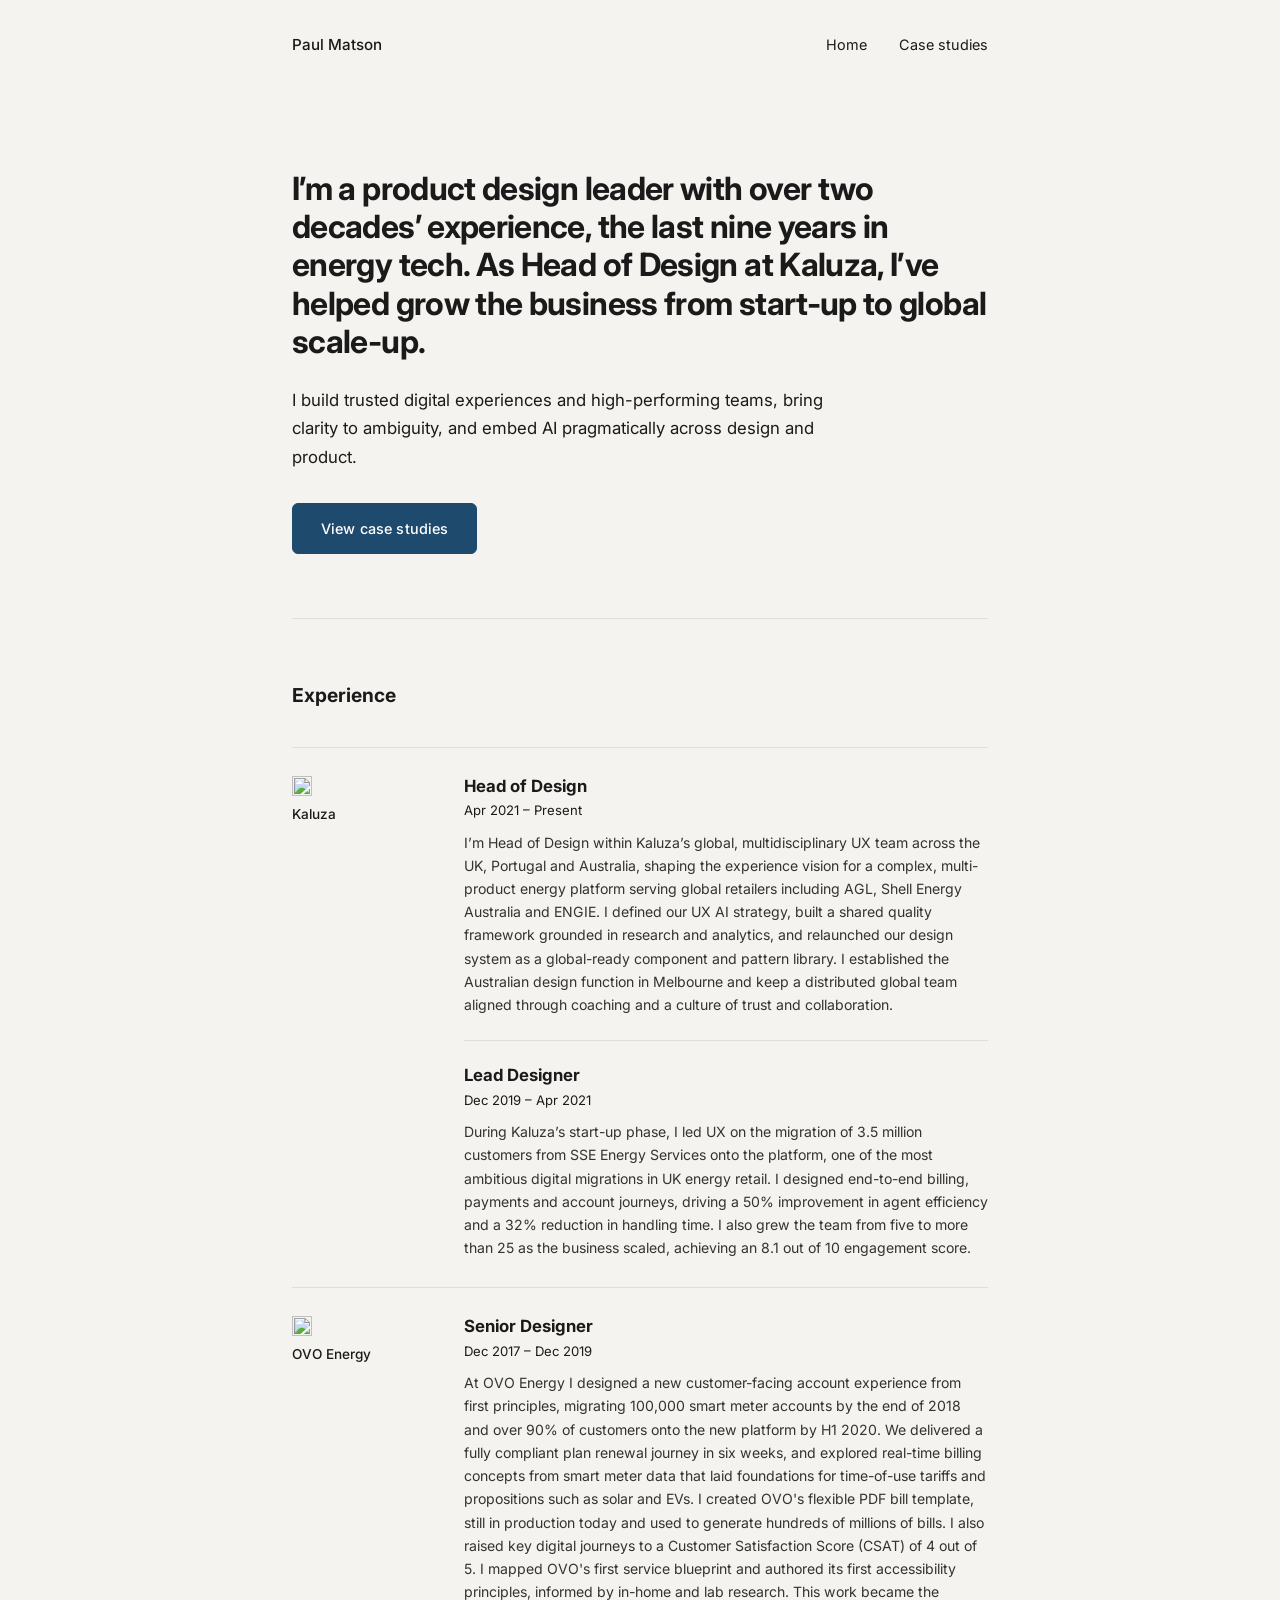
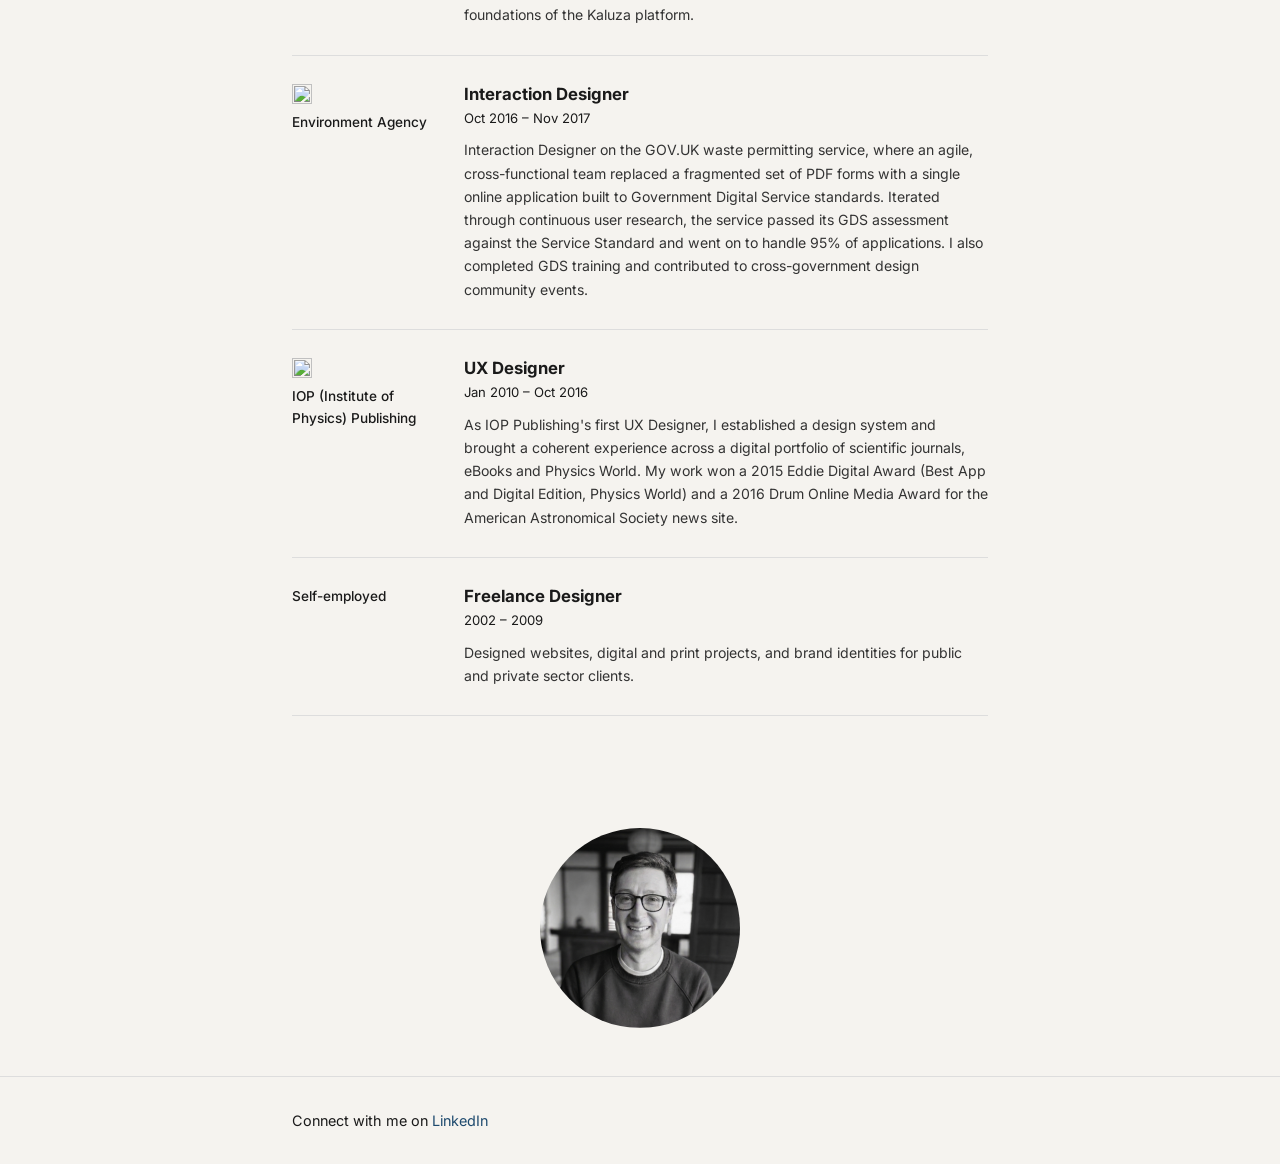
==== commit 21c2f35d: "Fix hero heading wording: add missing "years" Generated with Claude" ====
--- a/index.html
+++ b/index.html
@@ -34,7 +34,7 @@
           <div class="hero-inner">
             <div class="hero-text">
               <h1 id="hero-heading" class="hero-heading">
-                I&rsquo;m a product design leader with over two decades&rsquo; experience, the last nine in energy tech. As Head of Design at Kaluza, I&rsquo;ve helped grow the business from start-up to global scale-up.</h1>
+                I&rsquo;m a product design leader with over two decades&rsquo; experience, the last nine years in energy tech. As Head of Design at Kaluza, I&rsquo;ve helped grow the business from start-up to global scale-up.</h1>
               <p class="hero-intro">I build trusted digital experiences and high-performing teams, bring clarity to ambiguity, and embed AI pragmatically across design and product.</p>
               <a href="case-studies.html" class="hero-cta">View case studies</a>
             </div>
--- a/style.css
+++ b/style.css
@@ -179,13 +179,29 @@
   display: inline-block;
   font-size: 0.9rem;
   font-weight: 500;
-  color: #1a1a1a;
+  color: #fff;
+  background: #1E4A6E;
   text-decoration: none;
-  border-bottom: 2px solid #1a1a1a;
-  padding-bottom: 2px;
-}
-
-.hero-cta:hover { color: #1E4A6E; border-color: #1E4A6E; text-decoration: none; }
+  padding: 0.8rem 1.75rem;
+  border: 1px solid #1E4A6E;
+  border-radius: 6px;
+  letter-spacing: 0.01em;
+  transition: background 0.18s ease, transform 0.18s ease, box-shadow 0.18s ease;
+}
+
+.hero-cta:hover {
+  background: #163a56;
+  border-color: #163a56;
+  color: #fff;
+  text-decoration: none;
+  box-shadow: 0 4px 12px rgba(30, 74, 110, 0.25);
+  transform: translateY(-1px);
+}
+
+@media (prefers-reduced-motion: reduce) {
+  .hero-cta { transition: none; }
+  .hero-cta:hover { transform: none; }
+}
 
 .hero-photo { flex: 0 0 200px; }
 
@@ -523,11 +539,11 @@
 }
 
 .cs-quote p {
-  font-size: 1.05rem;
+  font-size: 1.3rem;
   color: #1a1a1a;
   font-style: italic;
-  line-height: 1.7;
-  margin-bottom: 0.5rem;
+  line-height: 1.6;
+  margin-bottom: 0.75rem;
 }
 
 .cs-quote cite {
@@ -535,6 +551,13 @@
   color: #1a1a1a;
   font-style: normal;
   font-weight: 500;
+}
+
+/* Quote citation sits in a <footer>; stop it inheriting the page footer's border/spacing */
+.cs-quote footer {
+  border-top: none;
+  padding: 0;
+  margin-top: 0;
 }
 
 /* ============================================
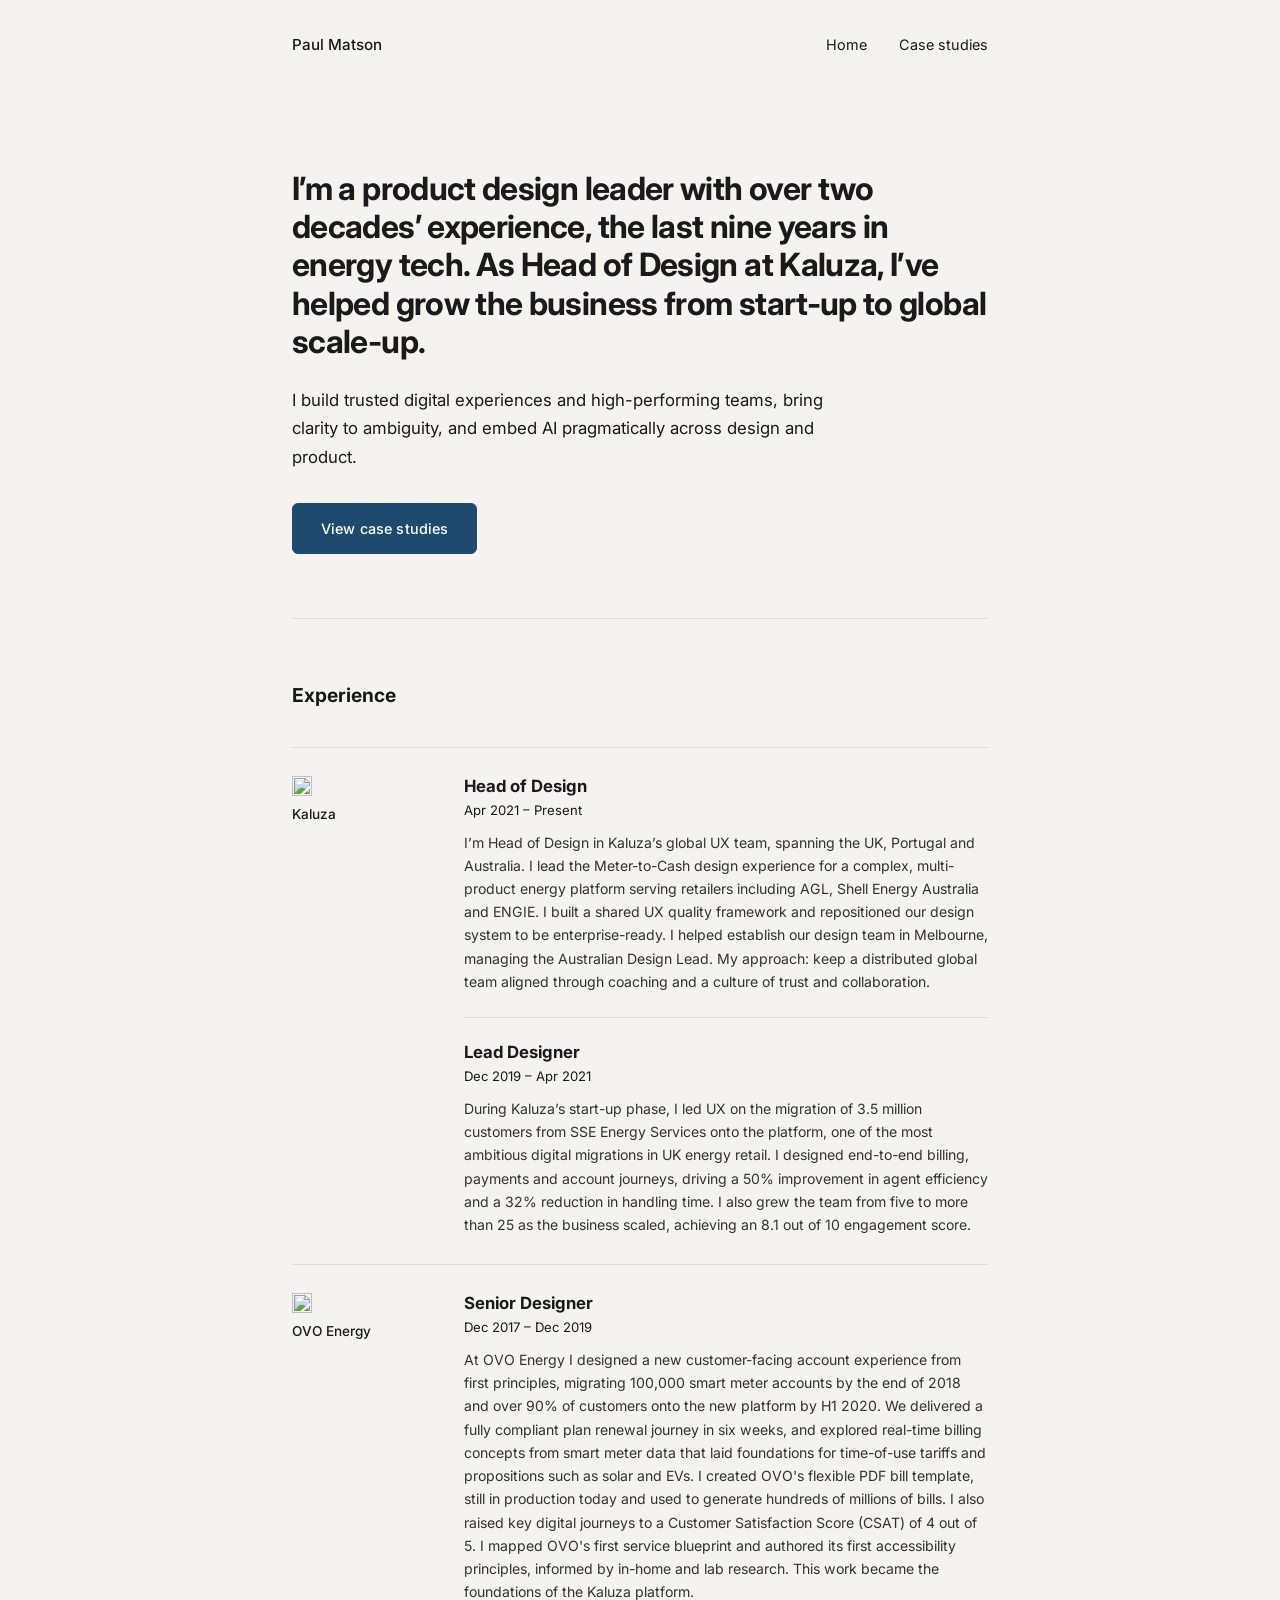
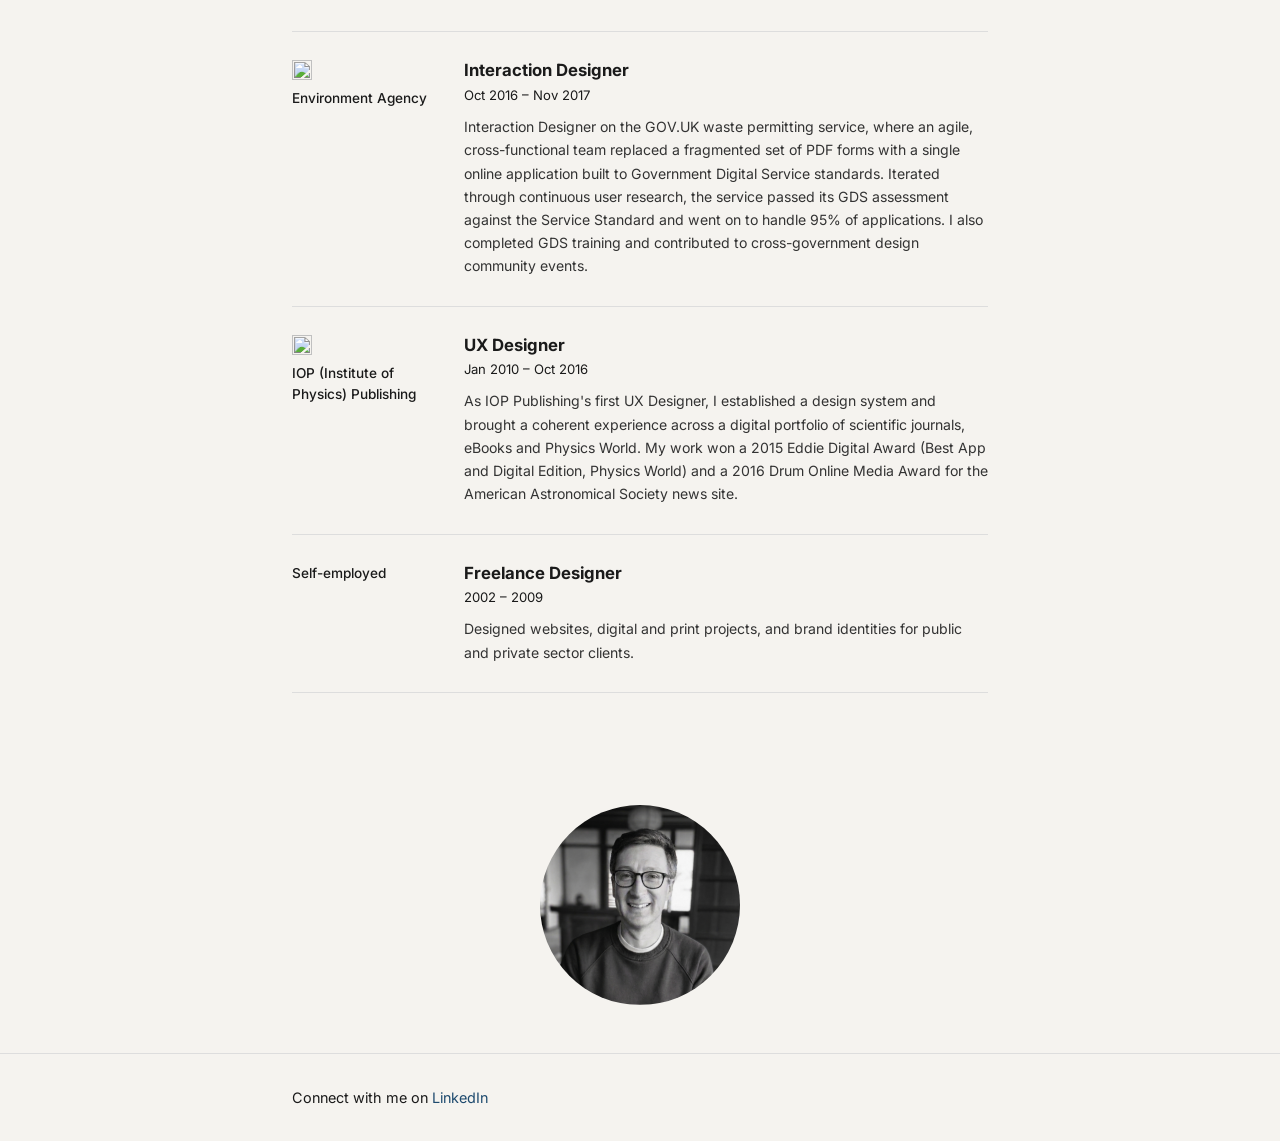
==== commit 16928716: "Update Head of Design role description with revised copy Generated with Claude" ====
--- a/index.html
+++ b/index.html
@@ -57,7 +57,7 @@
                 <article aria-label="Head of Design at Kaluza">
                   <h3 class="career-role">Head of Design</h3>
                   <p class="career-role-dates"><time datetime="2021-04">Apr 2021</time> – <span>Present</span></p>
-                  <p class="career-desc">I&rsquo;m Head of Design within Kaluza&rsquo;s global, multidisciplinary UX team across the UK, Portugal and Australia, shaping the experience vision for a complex, multi-product energy platform serving global retailers including AGL, Shell Energy Australia and ENGIE. I defined our UX AI strategy, built a shared quality framework grounded in research and analytics, and relaunched our design system as a global-ready component and pattern library. I established the Australian design function in Melbourne and keep a distributed global team aligned through coaching and a culture of trust and collaboration.</p>
+                  <p class="career-desc">I&rsquo;m Head of Design in Kaluza&rsquo;s global UX team, spanning the UK, Portugal and Australia. I lead the Meter-to-Cash design experience for a complex, multi-product energy platform serving retailers including AGL, Shell Energy Australia and ENGIE. I built a shared UX quality framework and repositioned our design system to be enterprise-ready. I helped establish our design team in Melbourne, managing the Australian Design Lead. My approach: keep a distributed global team aligned through coaching and a culture of trust and collaboration.</p>
                 </article>
                 <article aria-label="Lead Designer at Kaluza" class="career-role-entry">
                   <h3 class="career-role">Lead Designer</h3>
